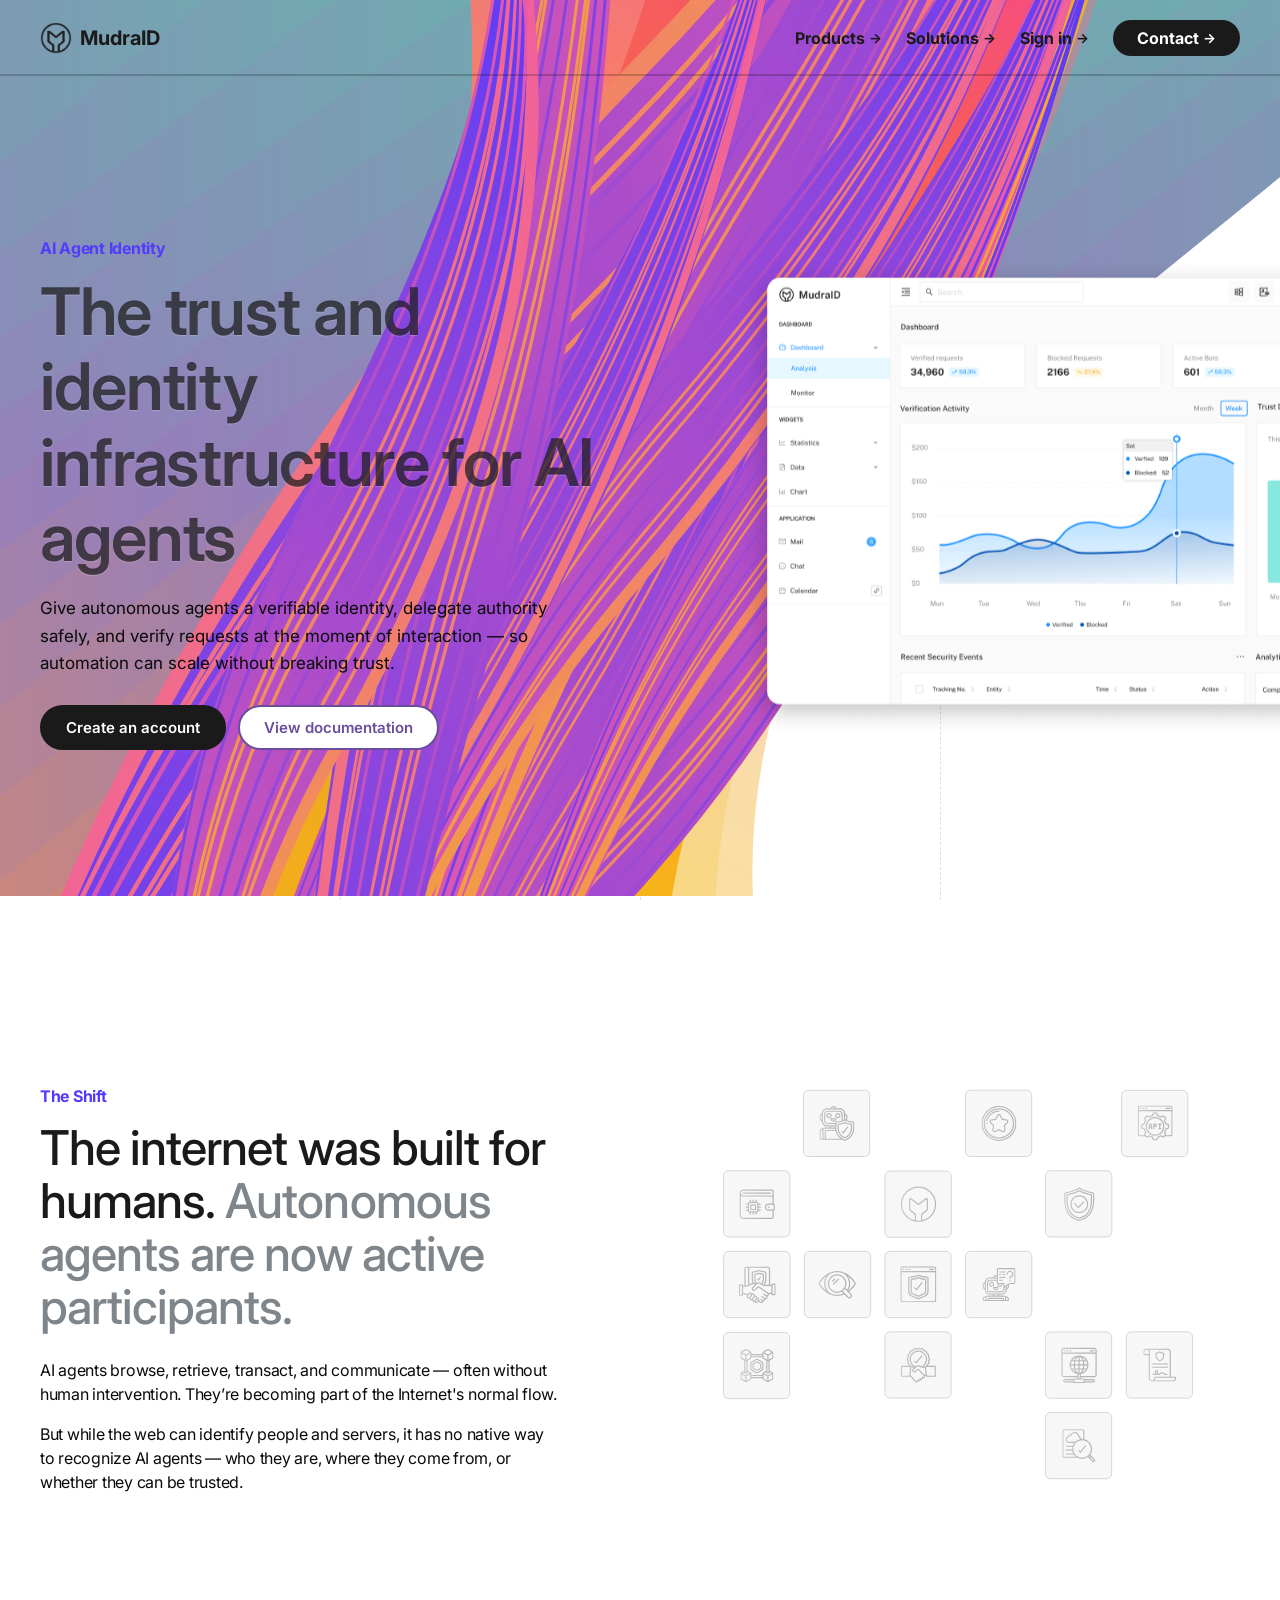
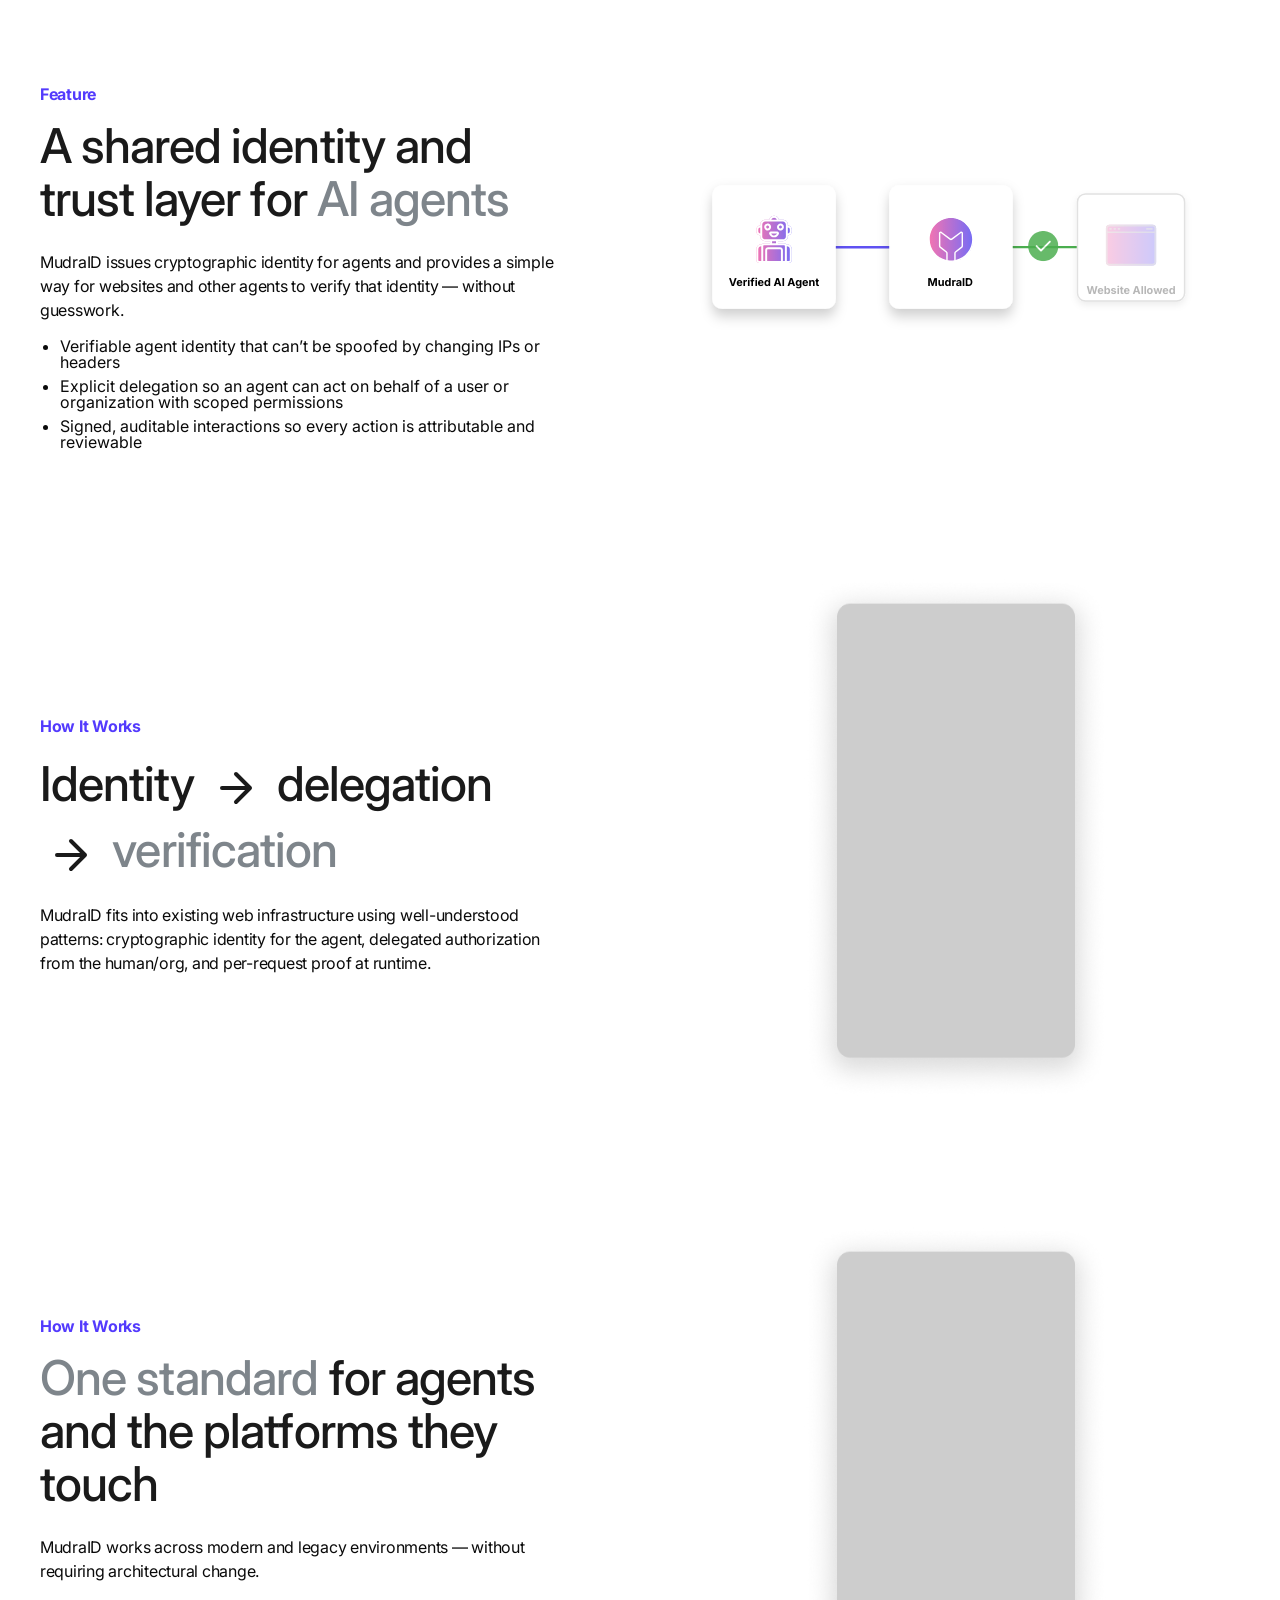
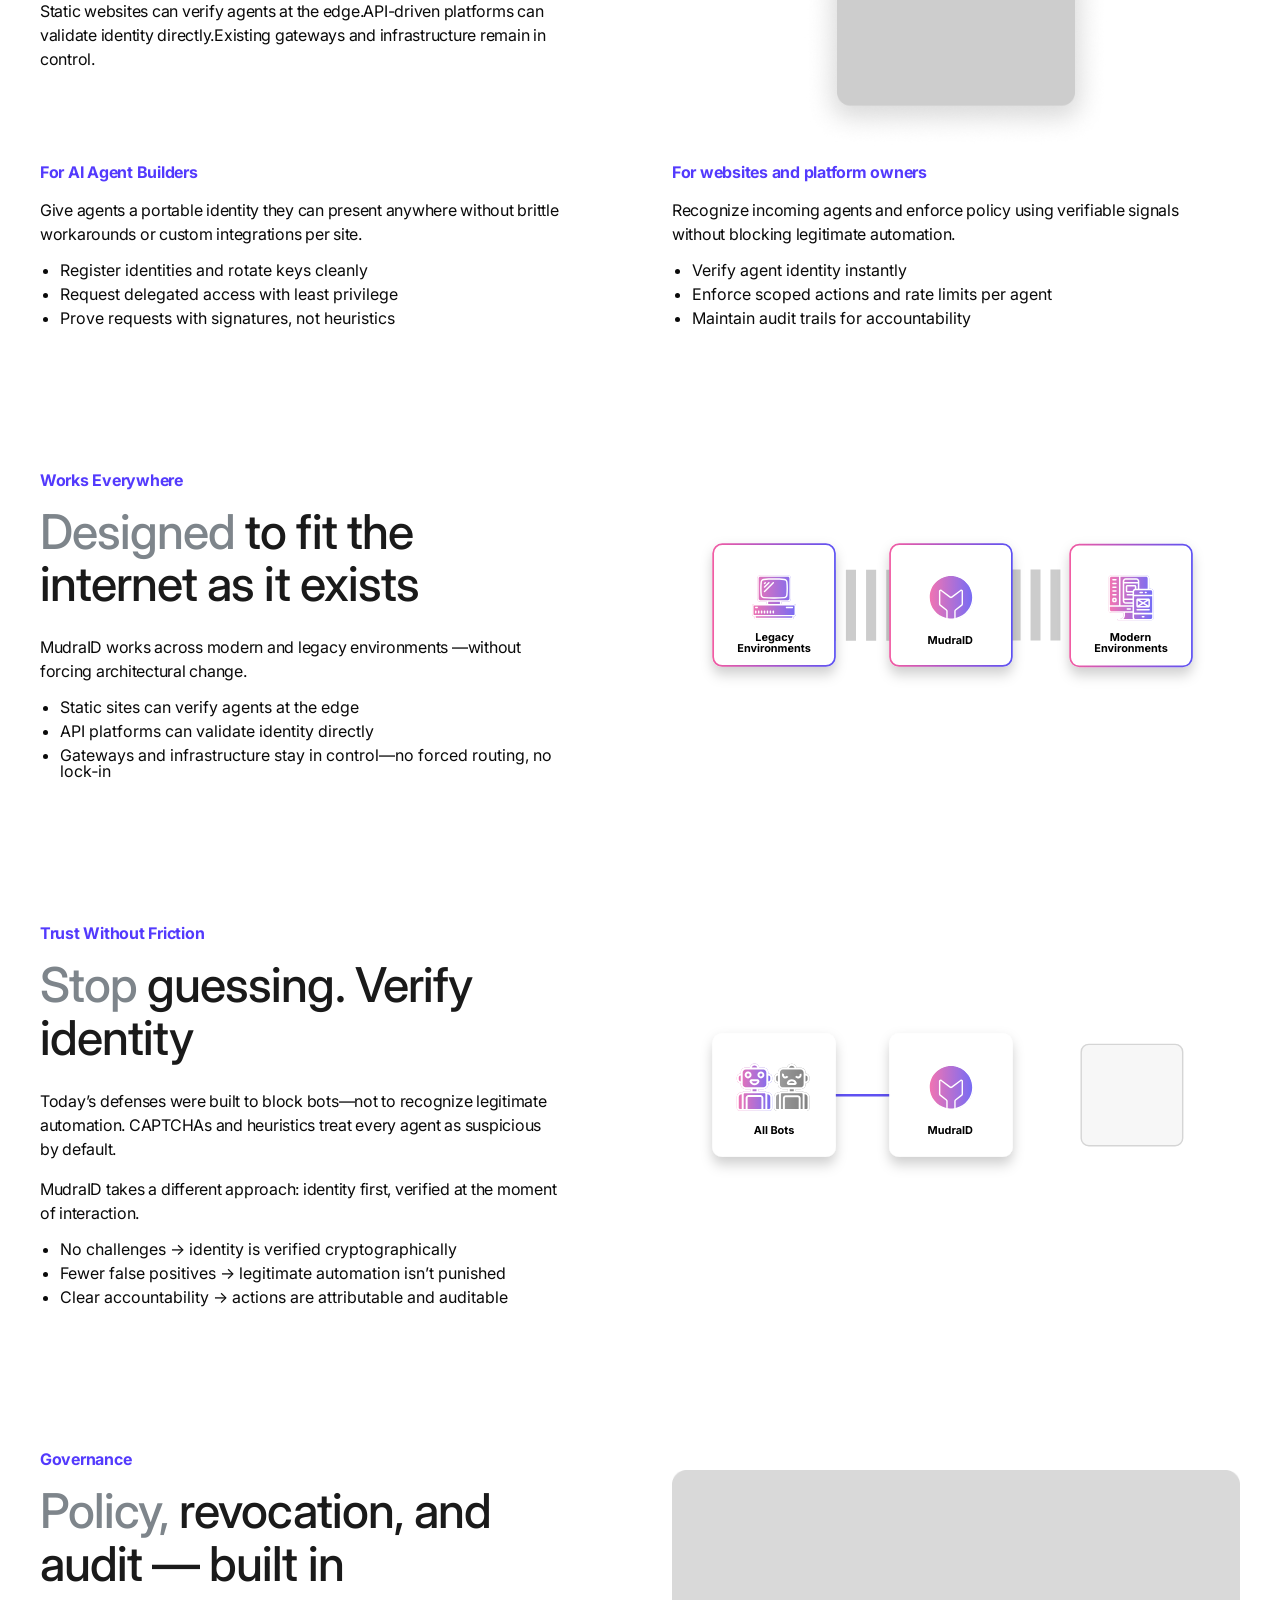
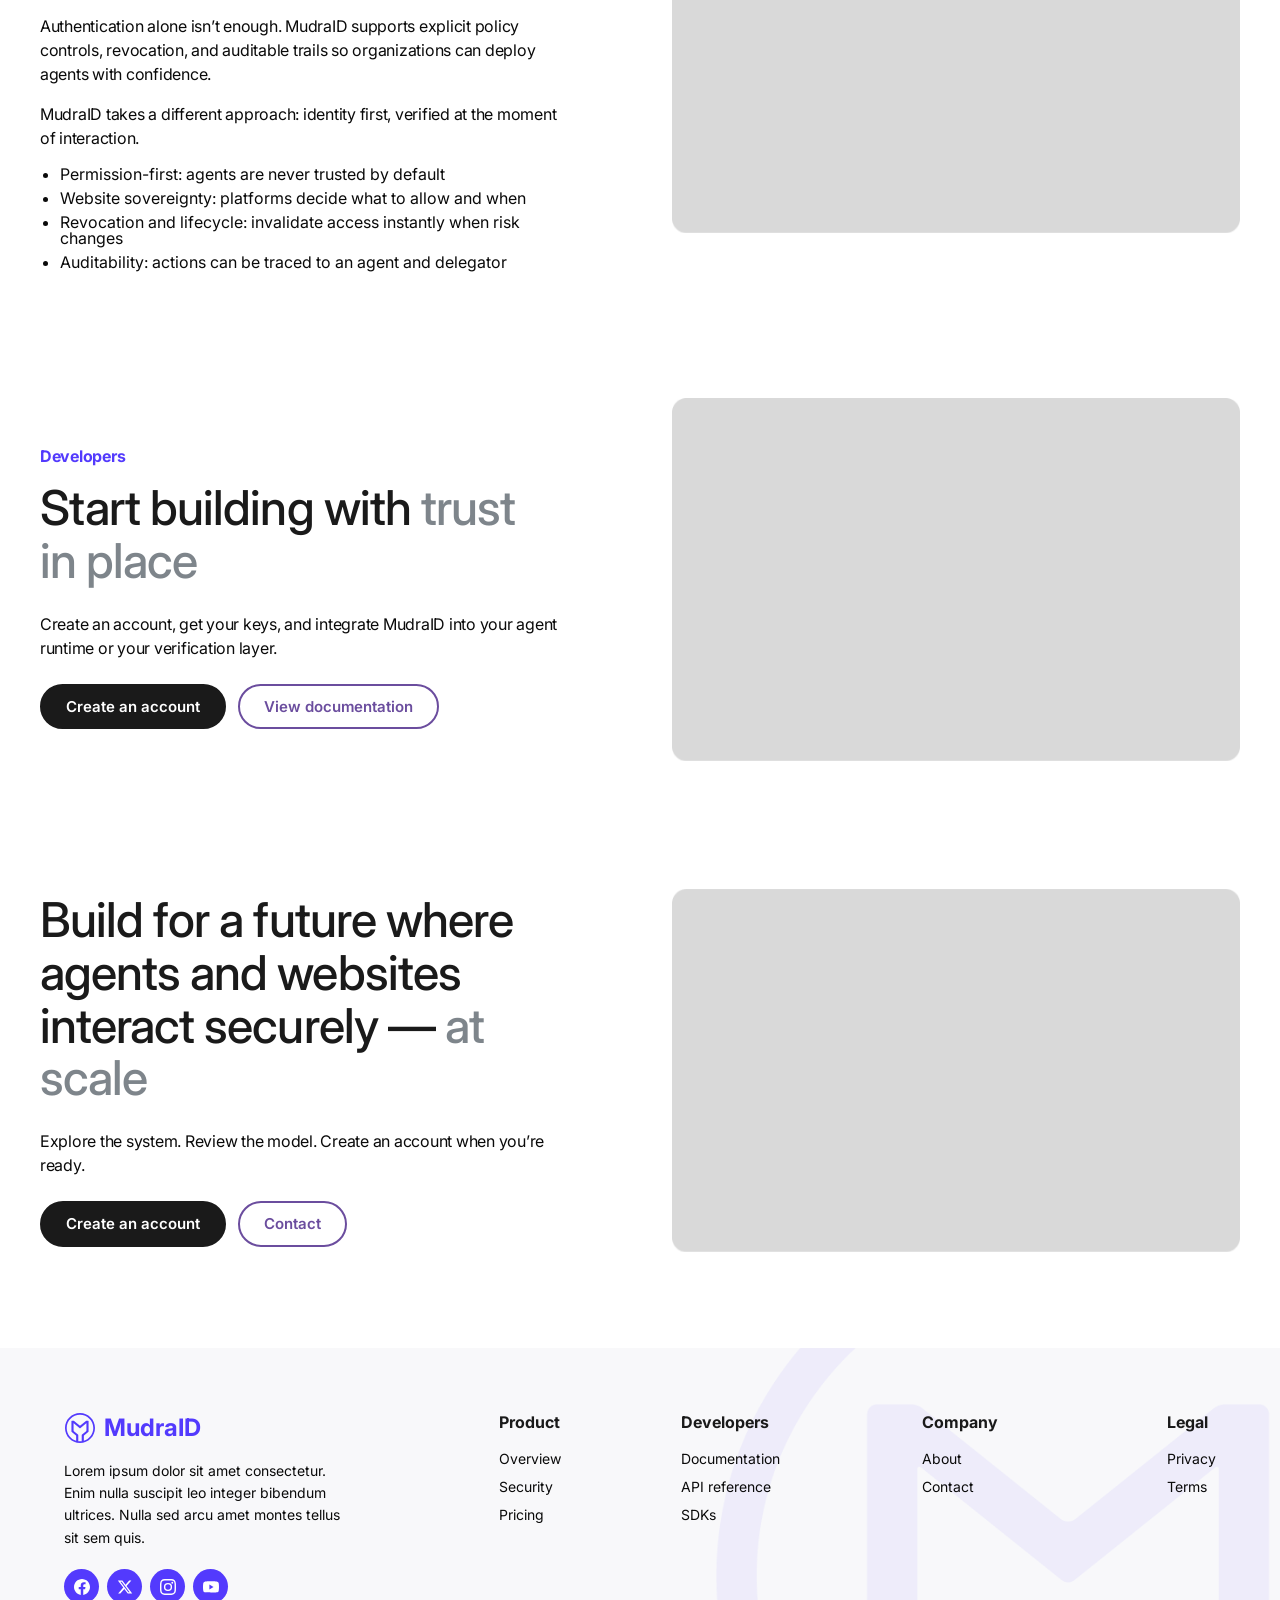
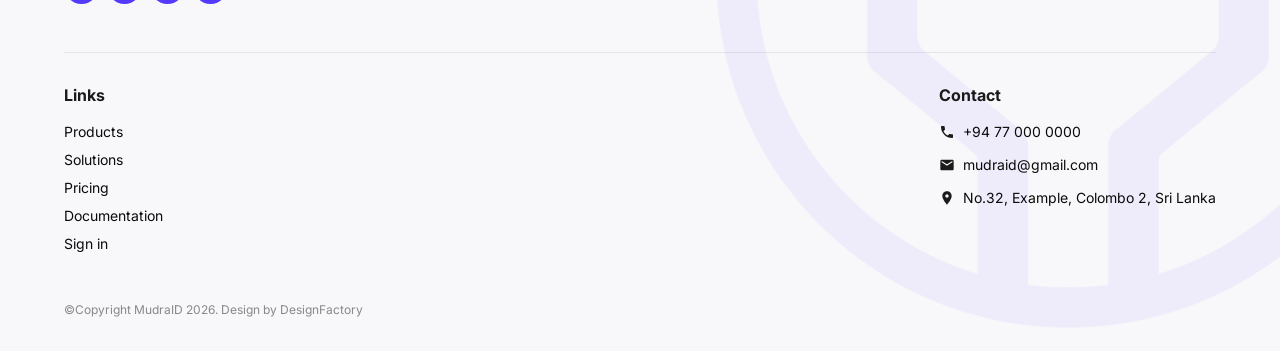
==== index2.html @ 00e046a1 "new ui" ====
<!DOCTYPE html>
<html lang="en">
<head>
  <meta charset="UTF-8">
  <meta name="viewport" content="width=device-width, initial-scale=1.0">
  <title>MudraID – Trust and identity infrastructure for AI agents</title>
  <meta name="description" content="Enable autonomous systems to prove who they are, what they can do, and who they represent.">
  <meta name="robots" content="index, follow, max-snippet:-1, max-image-preview:large, max-video-preview:-1">
  <meta name="author" content="MudraID">
  <meta name="theme-color" content="#0A0A0A">
  <link rel="canonical" href="https://mudraid.com/">
  <meta property="og:site_name" content="MudraID">
  <meta property="og:type" content="website">
  <meta property="og:locale" content="en_US">
  <meta property="og:title" content="MudraID – Trust and identity infrastructure for AI agents">
  <meta property="og:description" content="Enable autonomous systems to prove who they are, what they can do, and who they represent.">
  <meta property="og:url" content="https://mudraid.com/">
  <meta property="og:image" content="https://mudraid.com/assets/img/heroDashboardImage.png">
  <meta name="twitter:card" content="summary_large_image">
  <meta name="twitter:title" content="MudraID – Trust and identity infrastructure for AI agents">
  <meta name="twitter:description" content="Enable autonomous systems to prove who they are, what they can do, and who they represent.">
  <meta name="twitter:image" content="https://mudraid.com/assets/img/heroDashboardImage.png">
  <script type="application/ld+json">
    {
      "@context": "https://schema.org",
      "@type": "WebSite",
      "name": "MudraID",
      "url": "https://mudraid.com/",
      "description": "Trust and identity infrastructure for AI agents."
    }
  </script>
  <script type="application/ld+json">
    {
      "@context": "https://schema.org",
      "@type": "Organization",
      "name": "MudraID",
      "url": "https://mudraid.com/",
      "logo": "https://mudraid.com/assets/img/HeaderLogo.png",
      "email": "mailto:mudraid@gmail.com",
      "telephone": "+94 77 000 0000",
      "address": {
        "@type": "PostalAddress",
        "streetAddress": "No.32, Example",
        "addressLocality": "Colombo 2",
        "addressCountry": "LK"
      }
    }
  </script>
  <link rel="stylesheet" href="assets/styles/css/main.css">
  <link rel="stylesheet" href="assets/styles/css/home/home.css">
  <link rel="stylesheet" href="assets/styles/css/home/home_tab.css">
  <link rel="stylesheet" href="assets/styles/css/home/home_mobile.css">
  <link rel="preload" href="assets/animations/Hero%20top.svg" as="image" type="image/svg+xml">
  <link rel="preload" href="assets/animations/Hero%20Bottom.svg" as="image" type="image/svg+xml">
  <link rel="preload" href="assets/img/heroDashboardImage.png" as="image">
  <link rel="preconnect" href="https://fonts.googleapis.com">
  <link rel="preconnect" href="https://fonts.gstatic.com" crossorigin>
  <link href="https://fonts.googleapis.com/css2?family=Inter:wght@400;500;600;700;800&display=swap" rel="stylesheet">
</head>
<body>
<!-- 3 vertical dashed lines across the page (within max-width) -->
<div class="home-vertical-lines" aria-hidden="true">
  <div class="home-vertical-lines-inner">
    <span class="home-vertical-line home-vertical-line-1"></span>
    <span class="home-vertical-line home-vertical-line-2"></span>
    <span class="home-vertical-line home-vertical-line-3"></span>
  </div>
</div>
<!-- hero section -->
  <section class="home-hero-section">
    <object data-src="assets/animations/Hero%20top.svg" type="image/svg+xml" class="home-hero-bg-layer home-hero-bg-top home-hero-animated-svg-object" aria-hidden="true"></object>
    <object data-src="assets/animations/Hero%20Bottom.svg" type="image/svg+xml" class="home-hero-bg-layer home-hero-bg-bottom home-hero-animated-svg-object" aria-hidden="true"></object>
    <object data-src="assets/animations/Mobile%20Hero%20Bottom.svg" type="image/svg+xml" class="home-hero-bg-layer home-hero-bg-bottom-mobile home-hero-animated-svg-object" aria-hidden="true"></object>

    <div class="home-hero-content-wrap">
    <!-- home header -->
  <header class="home-hero-header">
    <div class="home-hero-header-inner">
      <a href="/" class="home-hero-logo">
        <img src="assets/img/HeaderLogo.png" alt="MudraID logo" class="home-hero-logo-icon" width="32" height="32" decoding="async">
        <span class="home-hero-logo-text">MudraID</span>
      </a>
      <button type="button" class="home-header-menu-btn" aria-label="Open menu" aria-expanded="false" aria-controls="home-nav-modal">
        <span class="home-header-menu-icon" aria-hidden="true">
          <span></span><span></span><span></span>
        </span>
      </button>
      <nav class="home-hero-nav">
        <a href="#products">Products <span class="home-hero-nav-arrow">→</span></a>
        <a href="#solutions">Solutions <span class="home-hero-nav-arrow">→</span></a>
        <a href="#signin">Sign in <span class="home-hero-nav-arrow">→</span></a>
        <a href="#contact" class="home-hero-nav-btn home-hero-nav-btn-header">Contact <span class="home-hero-nav-arrow">→</span></a>
      </nav>
    </div>
  </header>

  <!-- Mobile nav modal -->
  <div class="home-nav-modal" id="home-nav-modal" role="dialog" aria-modal="true" aria-label="Navigation menu">
    <div class="home-nav-modal-backdrop"></div>
    <div class="home-nav-modal-panel">
      <div class="home-nav-modal-header">
        <a href="/" class="home-hero-logo home-nav-modal-logo">
          <img src="assets/img/HeaderLogo.png" alt="MudraID logo" class="home-hero-logo-icon" width="32" height="32" decoding="async">
          <span class="home-hero-logo-text">MudraID</span>
        </a>
        <button type="button" class="home-nav-modal-close" aria-label="Close menu">
          <svg width="24" height="24" viewBox="0 0 24 24" fill="none" stroke="currentColor" stroke-width="2"><path d="M18 6L6 18M6 6l12 12"/></svg>
        </button>
      </div>
      <nav class="home-nav-modal-nav">
        <a href="#products">Products <span class="home-hero-nav-arrow">→</span></a>
        <a href="#solutions">Solutions <span class="home-hero-nav-arrow">→</span></a>
        <a href="#signin">Sign in <span class="home-hero-nav-arrow">→</span></a>
        <a href="#contact" class="home-hero-nav-btn home-hero-nav-btn-header">Contact <span class="home-hero-nav-arrow">→</span></a>
      </nav>
    </div>
  </div>

   <!-- hero content -->
  <main class="home-main">
    <section class="home-hero">
      <div class="home-hero-content">
        <p class="home-section-label">AI Agent Identity</p>
        <h1 class="home-hero-title">
          The trust and identity infrastructure for AI agents
        </h1>
        <p class="home-hero-desc">Give autonomous agents a verifiable identity, delegate authority safely, and verify requests at the moment of interaction — so automation can scale without breaking trust.</p>
        <div class="home-section-btns">
          <a href="#signup" class="home-section-btn home-section-btn-primary">Create an account</a>
          <a href="#docs" class="home-section-btn home-section-btn-secondary">View documentation</a>
        </div>
      </div>
    </section>
  </main>
  </div>
    <div class="home-dashboard-wrap" aria-hidden="true">
      <img src="assets/img/heroDashboardImage.png" alt="MudraID dashboard" class="home-dashboard-img home-dashboard-img--desktop" width="500" height="400" loading="eager" fetchpriority="high" decoding="async">
      <img src="assets/img/tab_dashbaord.png" alt="MudraID dashboard" class="home-dashboard-img home-dashboard-img--tab" width="500" height="400" loading="lazy" fetchpriority="low" decoding="async">
    </div>
  </section>

<!-- section 2 -->
 <section class="home-section home-section--shift">
   <div class="home-section-inner">
     <div class="home-section-content">
       <p class="home-section-label">The Shift</p>
       <h2 class="home-section-title">
         <span class="home-section-title-dark">The internet was built for humans.</span>
         <span class="home-section-title-light">Autonomous agents are now active participants.</span>
       </h2>
       <p class="home-section-text">AI agents browse, retrieve, transact, and communicate — often without human intervention. They’re becoming part of the Internet's normal flow.</p>
       <p class="home-section-text">But while the web can identify people and servers, it has no native way to recognize AI agents — who they are, where they come from, or whether they can be trusted.</p>
     </div>
     <div class="home-section-visual home-section2-visual" aria-hidden="true">
       <object data-src="assets/animations/Story%201%2C2%2C3%20Desktop.svg" data-lazy="true" type="image/svg+xml" class="home-section-img home-animated-svg-object home-section2-anim home-section2-anim--desktop" width="600" height="500" aria-label="MudraID Core and Verification Gateway diagram"></object>
       <object data-src="assets/animations/Story%201%2C2%20Tablet.svg" data-lazy="true" type="image/svg+xml" class="home-section-img home-animated-svg-object home-section2-anim home-section2-anim--tab" width="600" height="500" aria-hidden="true"></object>
       <object data-src="assets/animations/Story%201%20Mobile.svg" data-lazy="true" type="image/svg+xml" class="home-section-img home-animated-svg-object home-section2-anim home-section2-anim--mobile" width="600" height="500" aria-hidden="true"></object>
     </div>
   </div>
 </section>

<!-- section 3 -->
 <section class="home-section" id="products">
   <div class="home-section-inner">
     <div class="home-section-content">
       <p class="home-section-label">Feature</p>
       <h2 class="home-section-title" >
         <span class="home-section-title-dark">A shared identity and trust layer for</span>
         <span class="home-section-title-light">AI agents</span>
       </h2>
       <p class="home-section-text">
        MudraID issues cryptographic identity for agents and provides a simple way for websites and other agents to verify that identity — without guesswork.
      </p>
      <ul class="home-section-list">
        <li>Verifiable agent identity that can’t be spoofed by changing IPs or headers</li>
        <li>Explicit delegation so an agent can act on behalf of a user or organization with scoped permissions</li>
        <li>Signed, auditable interactions so every action is attributable and reviewable</li>
      </ul>
     </div>
     <div class="home-section-visual home-section3-visual" aria-hidden="true">
       <div class="home-section3-anim-wrap home-section3-slides state-a" id="home-section3-slides">
         <div class="home-section3-slide home-section3-slide-a">
           <object data-src="assets/animations/Section%203%20A.svg" data-lazy="true" type="image/svg+xml" class="home-section-img home-animated-svg-object home-section3-anim-object" width="600" height="400" aria-label="Unverified AI Agent to MudraID to Website Allowed flow diagram"></object>
         </div>
         <div class="home-section3-slide home-section3-slide-b">
           <object data-src="assets/animations/Section%203%20B.svg" data-lazy="true" type="image/svg+xml" class="home-section-img home-animated-svg-object home-section3-anim-object" width="600" height="400" aria-label="MudraID to Website Allowed flow diagram"></object>
         </div>
       </div>
     </div>
   </div>
 </section>

 <!-- section 4 -->
 <section class="home-section" id="solutions">
  <div class="home-section-inner">
    <div class="home-section-content">
      <p class="home-section-label">How It Works</p>
      <h2 class="home-section-title">
        <span class="home-section-title-dark">Identity <span class="home-section-title-arrow" aria-hidden="true"><svg width="1em" height="1.5em" viewBox="0 0 24 24" fill="none" stroke="currentColor" stroke-width="2" stroke-linecap="round" stroke-linejoin="round"><path d="M5 12h14M12 5l7 7-7 7"/></svg></span> delegation <span class="home-section-title-arrow" aria-hidden="true"><svg width="1em" height="1em" viewBox="0 0 24 24" fill="none" stroke="currentColor" stroke-width="2" stroke-linecap="round" stroke-linejoin="round"><path d="M5 12h14M12 5l7 7-7 7"/></svg></span></span>
        <span class="home-section-title-light"> verification</span>
      </h2>
      <p class="home-section-text">
        MudraID fits into existing web infrastructure using well-understood patterns: cryptographic identity for the agent, delegated authorization from the human/org, and per-request proof at runtime.
     </p>
    </div>
    <div class="home-section-visual" aria-hidden="true">
      <img src="assets/img/Mobile%20frame.png" alt="" class="home-section-img home-section-img--mobile-frame" loading="lazy" decoding="async">
    </div>
  </div>
</section>

 <!-- section 5 -->
 <section class="home-section">
  <div class="home-section-inner">
    <div class="home-section-content">
      <p class="home-section-label">How It Works</p>
      <h2 class="home-section-title">
        <span class="home-section-title-light">One standard</span>
        <span class="home-section-title-dark">for agents and the platforms they touch</span>
      </h2>
      <p class="home-section-text">
        MudraID works across modern and legacy environments — without requiring architectural change.
     </p>
     <p class="home-section-text">
      Static websites can verify agents at the edge.API-driven platforms can validate identity directly.Existing gateways and infrastructure remain in control.
     </p>
    </div>
    <div class="home-section-visual" aria-hidden="true">
      <img src="assets/img/Mobile%20frame.png" alt="" class="home-section-img home-section-img--mobile-frame" loading="lazy" decoding="async">
    </div>
  </div>
  <div class="home-section-sub-inner">
    <div class="home-section-content">
      <p class="home-section-label">For AI Agent Builders</p>
      <p class="home-section-text">
        Give agents a portable identity they can present anywhere without brittle workarounds or custom integrations per site.
      </p>
      <ul class="home-section-list">
        <li>Register identities and rotate keys cleanly</li>
        <li>Request delegated access with least privilege</li>
        <li>Prove requests with signatures, not heuristics</li>
      </ul>
    </div>
    <div class="home-section-content">
      <p class="home-section-label">For websites and platform owners</p>
      <p class="home-section-text">
        Recognize incoming agents and enforce policy using verifiable signals without blocking legitimate automation.
      </p>
      <ul class="home-section-list">
        <li>Verify agent identity instantly</li>
        <li>Enforce scoped actions and rate limits per agent</li>
        <li>Maintain audit trails for accountability</li>
      </ul>
    </div>
  </div>
</section>

<!-- section 6 -->
 <section class="home-section">
   <div class="home-section-inner">
     <div class="home-section-content">
       <p class="home-section-label">Works Everywhere</p>
       <h2 class="home-section-title">
         <span class="home-section-title-light">Designed</span>
         <span class="home-section-title-dark">to fit the internet as it exists</span>
       </h2>
       <p class="home-section-text">
        MudraID works across modern and legacy environments —without forcing architectural change.
      </p>
      <ul class="home-section-list">
        <li>Static sites can verify agents at the edge</li>
        <li>API platforms can validate identity directly</li>
        <li>Gateways and infrastructure stay in control—no forced routing, no lock‑in</li>
      </ul>
     </div>
     <div class="home-section-visual" aria-hidden="true">
       <object data-src="assets/animations/Section%205.svg" data-lazy="true" type="image/svg+xml" class="home-section-img home-animated-svg-object" width="600" height="400" aria-label="Legacy Environments to MudraID to Modern Environments flow diagram"></object>
     </div>
   </div>
 </section>

<!-- section 7 -->
 <section class="home-section">
   <div class="home-section-inner">
     <div class="home-section-content">
       <p class="home-section-label">Trust Without Friction</p>
       <h2 class="home-section-title" >
        <span class="home-section-title-light">Stop</span>
         <span class="home-section-title-dark">guessing. Verify identity</span>
       </h2>
       <p class="home-section-text">
        Today’s defenses were built to block bots—not to recognize legitimate automation. CAPTCHAs and heuristics treat every agent as suspicious by default.
      </p>
      <p class="home-section-text">
        MudraID takes a different approach: identity first, verified at the moment of interaction.
      </p>
      <ul class="home-section-list">
        <li>No challenges → identity is verified cryptographically</li>
        <li>Fewer false positives → legitimate automation isn’t punished</li>
        <li>Clear accountability → actions are attributable and auditable</li>
      </ul>
     </div>
     <div class="home-section-visual home-section6-visual" aria-hidden="true">
       <div class="home-section6-anim-wrap home-section6-slides state-a" id="home-section6-slides">
         <div class="home-section6-slide home-section6-slide-a">
           <object data-src="assets/animations/Section%206%20A.svg" data-lazy="true" type="image/svg+xml" class="home-section-img home-animated-svg-object home-section6-anim-object" width="600" height="400" aria-label="All Bots to MudraID to Verifies flow diagram"></object>
         </div>
         <div class="home-section6-slide home-section6-slide-b">
           <object data-src="assets/animations/Section%206%20B.svg" data-lazy="true" type="image/svg+xml" class="home-section-img home-animated-svg-object home-section6-anim-object" width="600" height="400" aria-label="All Bots to MudraID to Verifies flow diagram"></object>
         </div>
       </div>
     </div>
   </div>
 </section>

 <!-- section 8 -->
<section class="home-section home-section--governance" id="signin">
  <div class="home-section-inner">
    <div class="home-section-content">
      <p class="home-section-label">Governance</p>
      <h2 class="home-section-title">
        <span class="home-section-title-light">Policy,</span>
        <span class="home-section-title-dark">revocation, and audit — built in</span>
      </h2>
      <p class="home-section-text">
        Authentication alone isn’t enough. MudraID supports explicit policy controls, revocation, and auditable trails so organizations can deploy agents with confidence.
      </p>
      <p class="home-section-text">
        MudraID takes a different approach: identity first, verified at the moment of interaction.
      </p>
      <ul class="home-section-list">
        <li>Permission-first: agents are never trusted by default</li>
        <li>Website sovereignty: platforms decide what to allow and when</li>
        <li>Revocation and lifecycle: invalidate access instantly when risk changes</li>
        <li>Auditability: actions can be traced to an agent and delegator</li>
      </ul>
    </div>
    <div class="home-section-visual" aria-hidden="true">
     <img src="assets/img/Placeholder.png" alt="" class="home-section-img" width="600" height="400" loading="lazy" decoding="async">
   </div>
  </div>
</section>

<!-- section 9 -->
<section class="home-section" id="docs">
   <div class="home-section-inner">
     <div class="home-section-content">
       <p class="home-section-label">Developers</p>
       <h2 class="home-section-title">
         <span class="home-section-title-dark">Start building with</span>
         <span class="home-section-title-light">trust in place</span>
       </h2>
       <p class="home-section-text">Create an account, get your keys, and integrate MudraID into your agent runtime or your verification layer.</p>
       <div class="home-section-btns">
         <a href="#signup" class="home-section-btn home-section-btn-primary">Create an account</a>
         <a href="#docs" class="home-section-btn home-section-btn-secondary">View documentation</a>
       </div>
     </div>
     <div class="home-section-visual" aria-hidden="true">
      <img src="assets/img/Placeholder.png" alt="" class="home-section-img" width="600" height="400" loading="lazy" decoding="async">
    </div>
   </div>
 </section>

 <!-- section 10 -->
 <section class="home-section" id="signup">
  <div class="home-section-inner">
    <div class="home-section-content">
      <h2 class="home-section-title">
        <span class="home-section-title-dark">Build for a future where agents and websites interact securely —</span>
        <span class="home-section-title-light">at scale</span>
      </h2>
      <p class="home-section-text">Explore the system. Review the model. Create an account when you’re ready.</p>
      <div class="home-section-btns">
        <a href="#signup" class="home-section-btn home-section-btn-primary">Create an account</a>
        <a href="#docs" class="home-section-btn home-section-btn-secondary">Contact</a>
      </div>
    </div>
    <div class="home-section-visual" aria-hidden="true">
     <img src="assets/img/Placeholder.png" alt="" class="home-section-img" loading="lazy" decoding="async">
   </div>
  </div>
</section>

<!-- footer -->
 <footer class="home-footer" id="contact">
   <div class="home-footer-bg-logo" aria-hidden="true"></div>
   <div class="home-footer-inner">
     <div class="home-footer-grid">
       <div class="home-footer-brand">
         <a href="/" class="home-footer-logo">
           <img src="assets/img/FooterLogo.svg" alt="MudraID logo" class="home-footer-logo-img" width="32" height="32" loading="lazy" decoding="async">
           <span class="home-footer-logo-text">MudraID</span>
         </a>
         <p class="home-footer-desc">Lorem ipsum dolor sit amet consectetur. Enim nulla suscipit leo integer bibendum ultrices. Nulla sed arcu amet montes tellus sit sem quis.</p>
         <div class="home-footer-social">
           <a href="#" class="home-footer-social-link" aria-label="Facebook"><svg width="16" height="16" viewBox="0 0 24 24" fill="currentColor" aria-hidden="true"><path d="M24 12.073c0-6.627-5.373-12-12-12s-12 5.373-12 12c0 5.99 4.388 10.954 10.125 11.854v-8.385H7.078v-3.47h3.047V9.43c0-3.007 1.792-4.669 4.533-4.669 1.312 0 2.686.235 2.686.235v2.953H15.83c-1.491 0-1.956.925-1.956 1.874v2.25h3.328l-.532 3.47h-2.796v8.385C19.612 23.027 24 18.062 24 12.073z"/></svg></a>
           <a href="#" class="home-footer-social-link" aria-label="Twitter"><svg width="16" height="16" viewBox="0 0 24 24" fill="currentColor" aria-hidden="true"><path d="M18.244 2.25h3.308l-7.227 8.26 8.502 11.24H16.17l-5.214-6.817L4.99 21.75H1.68l7.73-8.835L1.254 2.25H8.08l4.713 6.231zm-1.161 17.52h1.833L7.084 4.126H5.117z"/></svg></a>
           <a href="#" class="home-footer-social-link" aria-label="Instagram"><svg width="16" height="16" viewBox="0 0 24 24" fill="currentColor" aria-hidden="true"><path d="M12 2.163c3.204 0 3.584.012 4.85.07 3.252.148 4.771 1.691 4.919 4.919.058 1.265.069 1.645.069 4.849 0 3.205-.012 3.584-.069 4.849-.149 3.225-1.664 4.771-4.919 4.919-1.266.058-1.644.07-4.85.07-3.204 0-3.584-.012-4.849-.07-3.26-.149-4.771-1.699-4.919-4.92-.058-1.265-.07-1.644-.07-4.849 0-3.204.013-3.583.07-4.849.149-3.227 1.664-4.771 4.919-4.919 1.266-.057 1.645-.069 4.849-.069zM12 0C8.741 0 8.333.014 7.053.072 2.695.272.273 2.69.073 7.052.014 8.333 0 8.741 0 12c0 3.259.014 3.668.072 4.948.2 4.358 2.618 6.78 6.98 6.98C8.333 23.986 8.741 24 12 24c3.259 0 3.668-.014 4.948-.072 4.354-.2 6.782-2.618 6.979-6.98.059-1.28.073-1.689.073-4.948 0-3.259-.014-3.667-.072-4.947-.196-4.354-2.617-6.78-6.979-6.98C8.333.014 8.741 0 12 0zm0 5.838a6.162 6.162 0 100 12.324 6.162 6.162 0 000-12.324zM12 16a4 4 0 110-8 4 4 0 010 8zm6.406-11.845a1.44 1.44 0 100 2.881 1.44 1.44 0 000-2.881z"/></svg></a>
           <a href="#" class="home-footer-social-link" aria-label="YouTube"><svg width="16" height="16" viewBox="0 0 24 24" fill="currentColor" aria-hidden="true"><path d="M23.498 6.186a3.016 3.016 0 0 0-2.122-2.136C19.505 3.545 12 3.545 12 3.545s-7.505 0-9.377.505A3.017 3.017 0 0 0 .502 6.186C0 8.07 0 12 0 12s0 3.93.502 5.814a3.016 3.016 0 0 0 2.122 2.136c1.871.505 9.376.505 9.376.505s7.505 0 9.377-.505a3.015 3.015 0 0 0 2.122-2.136C24 15.93 24 12 24 12s0-3.93-.502-5.814zM9.545 15.568V8.432L15.818 12l-6.273 3.568z"/></svg></a>
         </div>
       </div>
       <div class="home-footer-col">
         <h3 class="home-footer-heading">Product</h3>
         <ul class="home-footer-links">
           <li><a href="#">Overview</a></li>
           <li><a href="#">Security</a></li>
           <li><a href="#">Pricing</a></li>
         </ul>
       </div>
       <div class="home-footer-col">
         <h3 class="home-footer-heading">Developers</h3>
         <ul class="home-footer-links">
           <li><a href="#">Documentation</a></li>
           <li><a href="#">API reference</a></li>
           <li><a href="#">SDKs</a></li>
         </ul>
       </div>
       <div class="home-footer-col">
         <h3 class="home-footer-heading">Company</h3>
         <ul class="home-footer-links">
           <li><a href="#">About</a></li>
           <li><a href="#">Contact</a></li>
         </ul>
       </div>
       <div class="home-footer-col">
         <h3 class="home-footer-heading">Legal</h3>
         <ul class="home-footer-links">
           <li><a href="#">Privacy</a></li>
           <li><a href="#">Terms</a></li>
         </ul>
       </div>
     </div>
     <div class="home-footer-bottom-row">
       <div class="home-footer-bottom-col home-footer-bottom-links">
         <h3 class="home-footer-heading">Links</h3>
         <ul class="home-footer-links home-footer-links--underlined">
           <li><a href="#">Products</a></li>
           <li><a href="#">Solutions</a></li>
           <li><a href="#">Pricing</a></li>
           <li><a href="#">Documentation</a></li>
           <li><a href="#">Sign in</a></li>
         </ul>
       </div>
       <div class="home-footer-bottom-col home-footer-contact-col">
         <h3 class="home-footer-heading">Contact</h3>
         <div class="home-footer-contact">
           <p class="home-footer-contact-item">
             <span class="home-footer-contact-icon" aria-hidden="true"><svg width="16" height="16" viewBox="0 0 24 24" fill="currentColor"><path d="M6.62 10.79c1.44 2.83 3.76 5.14 6.59 6.59l2.2-2.2c.27-.27.67-.36 1.02-.24 1.12.37 2.33.57 3.57.57.55 0 1 .45 1 1V20c0 .55-.45 1-1 1-9.39 0-17-7.61-17-17 0-.55.45-1 1-1h3.5c.55 0 1 .45 1 1 0 1.25.2 2.45.57 3.57.11.35.03.74-.25 1.02l-2.2 2.2z"/></svg></span>
             <a href="tel:+94770000000">+94 77 000 0000</a>
           </p>
           <p class="home-footer-contact-item">
             <span class="home-footer-contact-icon" aria-hidden="true"><svg width="16" height="16" viewBox="0 0 24 24" fill="currentColor"><path d="M20 4H4c-1.1 0-1.99.9-1.99 2L2 18c0 1.1.9 2 2 2h16c1.1 0 2-.9 2-2V6c0-1.1-.9-2-2-2zm0 4l-8 5-8-5V6l8 5 8-5v2z"/></svg></span>
             <a href="mailto:mudraid@gmail.com">mudraid@gmail.com</a>
           </p>
           <p class="home-footer-contact-item">
             <span class="home-footer-contact-icon" aria-hidden="true"><svg width="16" height="16" viewBox="0 0 24 24" fill="currentColor"><path d="M12 2C8.13 2 5 5.13 5 9c0 5.25 7 13 7 13s7-7.75 7-13c0-3.87-3.13-7-7-7zm0 9.5c-1.38 0-2.5-1.12-2.5-2.5s1.12-2.5 2.5-2.5 2.5 1.12 2.5 2.5-1.12 2.5-2.5 2.5z"/></svg></span>
             No.32, Example, Colombo 2, Sri Lanka
           </p>
         </div>
       </div>
     </div>
     <p class="home-footer-copyright">©Copyright MudraID 2026. Design by DesignFactory</p>
   </div>
 </footer>
 <script src="assets/styles/js/home/home.js" defer></script>
</body>
</html>
---- assets/styles/css/main.css ----
/* ===== Reset & base ===== */
*, *::before, *::after { box-sizing: border-box; }
html {
  height: 100%;
}
body {
  margin: 0;
  min-height: 100%;
  position: relative;
  font-family: 'Inter', sans-serif;
  font-size: 16px;
  color: #1a1a1a;
  overflow-x: hidden;
}
---- assets/styles/css/home/home.css ----
/* 3 vertical dashed lines */
.home-vertical-lines {
  position: fixed;
  top: 0;
  left: 0;
  width: 100%;
  height: 100%;
  pointer-events: none;
  z-index: 10;
}
.home-vertical-lines-inner {
  position: relative;
  max-width: 1200px;
  width: 100%;
  height: 100%;
  margin: 0 auto;
}
.home-vertical-line {
  position: absolute;
  top: 0;
  bottom: 0;
  width: 0;
  border-left: 1px dashed rgba(0, 0, 0, 0.12);
}

/* Middle line: center of content area */
.home-vertical-line-2 { left: 50%; }
/* Line 1: center of left half (0%–50%) */
.home-vertical-line-1 { left: 25%; }
/* Line 3: center of right half (50%–100%) */
.home-vertical-line-3 { left: 75%; }

/* ===== Hero section wrapper ===== */
.home-hero-section {
  position: relative;
  z-index: 11;
  min-height: 500px;
  contain: layout paint;
  transform: translateZ(0);
  backface-visibility: hidden;
}

/* =====Home hero Background layers (Hero top + Hero Bottom – animated SVGs) ===== */
.home-hero-bg-layer {
  position: absolute;
  left: 0;
  top: 0;
  width: 120%;
  height: 100%;
  pointer-events: none;
  z-index: 0;
  display: block;
  object-fit: fill;
  transform: translateZ(0);
  backface-visibility: hidden;
}
.home-hero-animated-svg-object {
  border: 0;
}
.home-hero-bg-top {
  z-index: 1;
}
.home-hero-bg-bottom {
  z-index: 0;
}
.home-hero-bg-bottom-mobile {
  display: none;
}

/* ===== Hero content wrapper (max-width, no background) ===== */
.home-hero-content-wrap {
  position: relative;
  max-width: 1200px;
  width: 100%;
  margin: 0 auto;
  z-index: 1;
}

/* ===== Home Header ===== */
.home-hero-header {
  position: relative;
  z-index: 10;
  padding: 1.25rem 0;
}
.home-hero-header::after {
  content: "";
  position: absolute;
  left: 50%;
  bottom: 0;
  transform: translateX(-50%);
  width: 100vw;
  height: 1.6px;
  background: rgba(0, 0, 0, 0.2);
  box-sizing: border-box;
}
.home-hero-header-inner {
  max-width: none;
  margin: 0;
  padding: 0;
  display: flex;
  align-items: center;
  justify-content: space-between;
}
.home-hero-logo {
  display: inline-flex;
  align-items: center;
  gap: 0.5rem;
  text-decoration: none;
  color: #1a1a1a;
  font-weight: 700;
  font-size: 1.25rem;
}
.home-hero-logo-icon {
  width: 2rem;
  height: 2rem;
  display: block;
  object-fit: contain;
}
.home-hero-nav {
  display: flex;
  align-items: center;
  gap: 1.5rem;
}
.home-hero-nav a {
  color: #1a1a1a;
  text-decoration: none;
  font-weight: 700;
  font-size: 1rem;
  display: inline-flex;
  align-items: center;
  gap: 0.25rem;
}
.home-hero-nav a:hover { opacity: 0.85; }
.home-hero-nav-arrow { font-size: 0.85em; }
.home-hero-nav-btn {
  display: inline-flex;
  align-items: center;
  gap: 0.35rem;
  padding: 0.5rem 1.5rem;
  border-radius: 9999px;
  font-weight: 700;
  font-size: 1rem;
  text-decoration: none;
  border: none;
  cursor: pointer;
  transition: opacity 0.2s;
}
.home-hero-nav-btn:hover { opacity: 0.9; }
.home-hero-nav-btn-header {
  background: #1a1a1a;
  color: #fff;
}
.home-hero-nav a.home-hero-nav-btn-header {
  color: #fff;
}

/* Mobile menu button (hidden on desktop) */
.home-header-menu-btn {
  display: none;
  align-items: center;
  justify-content: center;
  width: 44px;
  height: 44px;
  padding: 0;
  border: none;
  background: transparent;
  cursor: pointer;
  color: #1a1a1a;
}
.home-header-menu-icon {
  display: flex;
  flex-direction: column;
  justify-content: center;
  gap: 5px;
  width: 22px;
}
.home-header-menu-icon span {
  display: block;
  height: 2px;
  background: currentColor;
  border-radius: 1px;
  transition: transform 0.25s, opacity 0.25s;
}

/* Mobile nav modal – GPU-accelerated for smooth open/close */
.home-nav-modal {
  position: fixed;
  inset: 0;
  z-index: 1000;
  visibility: hidden;
  opacity: 0;
  transition: visibility 0.25s linear, opacity 0.25s ease-out;
  contain: layout paint;
  backface-visibility: hidden;
}
.home-nav-modal.is-open {
  visibility: visible;
  opacity: 1;
}
.home-nav-modal-backdrop {
  position: absolute;
  inset: 0;
  background: rgba(0, 0, 0, 0.4);
  opacity: 0;
  transition: opacity 0.25s ease-out;
  transform: translateZ(0);
  backface-visibility: hidden;
}
.home-nav-modal.is-open .home-nav-modal-backdrop {
  opacity: 1;
}
.home-nav-modal-panel {
  position: absolute;
  top: 0;
  left: 0;
  right: 0;
  width: 100%;
  min-height: 100vh;
  height: 100%;
  background: #fff;
  box-shadow: -4px 0 24px rgba(0, 0, 0, 0.15);
  padding: 1.25rem 1.5rem;
  transform: translate3d(0, -100%, 0);
  transition: transform 0.3s cubic-bezier(0.32, 0.72, 0, 1);
  overflow-y: auto;
  display: flex;
  flex-direction: column;
  backface-visibility: hidden;
}
.home-nav-modal.is-open .home-nav-modal-panel {
  transform: translate3d(0, 0, 0);
  will-change: transform;
}
.home-nav-modal-header {
  display: flex;
  align-items: center;
  justify-content: space-between;
  flex-shrink: 0;
  padding-bottom: 1rem;
  border-bottom: 1px solid rgba(0, 0, 0, 0.08);
}
.home-nav-modal-logo {
  display: inline-flex;
  align-items: center;
  gap: 0.5rem;
  text-decoration: none;
  color: #1a1a1a;
  font-weight: 700;
  font-size: 1.25rem;
}
.home-nav-modal-logo .home-hero-logo-text {
  color: #533AFD;
}
.home-nav-modal-close {
  position: static;
  width: 44px;
  height: 44px;
  display: flex;
  align-items: center;
  justify-content: center;
  border: none;
  background: transparent;
  color: #1a1a1a;
  cursor: pointer;
  border-radius: 50%;
}
.home-nav-modal-close:hover {
  background: rgba(0, 0, 0, 0.06);
}
.home-nav-modal-nav {
  display: flex;
  flex-direction: column;
  gap: 0.5rem;
  margin-top: 1.5rem;
  flex: 1;
}
.home-nav-modal-nav a {
  display: inline-flex;
  align-items: center;
  gap: 0.35rem;
  padding: 0.75rem 0;
  color: #1a1a1a;
  text-decoration: none;
  font-weight: 600;
  font-size: 1.125rem;
  border-bottom: 1px solid rgba(0, 0, 0, 0.08);
}
.home-nav-modal-nav a:hover {
  opacity: 0.85;
}
.home-nav-modal-nav a.home-hero-nav-btn-header {
  margin-top: 0.5rem;
  padding: 0.75rem 1.25rem;
  border-radius: 9999px;
  background: #1a1a1a;
  color: #fff;
  border: none;
  justify-content: center;
}

/* ===== Home Hero Content ===== */
.home-main {
  position: relative;
  z-index: 5;
  min-height: calc(100vh - 80px);
  display: flex;
  align-items: center;
}
.home-hero {
  max-width: none;
  margin: 0;
  width: 100%;
  position: relative;
  display: grid;
  grid-template-columns: 1fr 1fr;
  gap: 3rem;
  align-items: center;
}
.home-hero-content {
  max-width: 560px;
}
.home-hero-title {
  margin: 0 0 1.25rem;
  font-size: 4.1rem;
  font-weight: 600;
  line-height: 1.15;
  letter-spacing: -0.02em;
  color: rgba(10, 10, 10, 0.68);
  text-shadow: 0 1px 1px rgba(255, 255, 255, 0.2);
}
.home-hero-title-dark { color: #1a1a1a; }
.home-hero-title-accent { color: #c94d2a; }
.home-hero-desc {
  margin: 0 0 1.75rem;
  font-size: 1.0625rem;
  line-height: 1.6;
  color: #0A0A0A;
  max-width: 580px;
}
.home-hero-btn {
  display: inline-flex;
  align-items: center;
  gap: 0.35rem;
  background: #1a1a1a;
  color: #fff;
  padding: 0.75rem 1.5rem;
  border-radius: 9999px;
  font-weight: 600;
  text-decoration: none;
  transition: opacity 0.2s;
}
.home-hero-btn:hover { opacity: 0.9; }

/* ===== Dashboard UI (right side) ===== */
.home-dashboard-wrap {
  position: absolute;
  right: 0;
  top: 50%;
  transform: translateY(-50%) translateZ(0);
  display: flex;
  justify-content: flex-end;
  align-items: center;
  backface-visibility: hidden;
  z-index: 10;
  margin-top: 50px;
}
.home-dashboard-img {
  max-width: 100%;
  width: min(100%, 540px);
  height: auto;
  border-radius: 12px;
  /* box-shadow: 0 24px 48px rgba(0, 0, 0, 0.12), 0 8px 24px rgba(0, 0, 0, 0.08); */
  object-fit: contain;
  transform: translateZ(0);
}
/* Tab-only dashboard image: hidden by default (desktop uses --desktop) */
.home-dashboard-img--tab {
  display: none;
}

/* ===== Sections ===== */
.home-section {
  background: #fff;
  padding: 2rem 0 0;
  margin-top: 6rem;
  margin-bottom: 6rem;
}
.home-section-inner {
  max-width: 1200px;
  margin: 0 auto;
  display: grid;
  grid-template-columns: 1fr 1fr;
  gap: 4rem;
  align-items: center;
}
.home-section-sub-inner {
  max-width: 1200px;
  margin: 0 auto;
  display: grid;
  grid-template-columns: 1fr 1fr;
  gap: 4rem;
}

.home-section-content {
  max-width: 520px;
}
.home-section-label {
font-style: normal;
font-weight: 700;
font-size: 1rem;
display: flex;
align-items: center;
letter-spacing: -0.01563rem;
color: #533AFD;
flex: none;
order: 0;
align-self: stretch;
flex-grow: 0;
}
.home-section-title {
  margin: 0 0 1.5rem;
  /* font-style: normal; */
  font-weight: 500;
  font-size: 3rem;
  line-height: 1.1;
  letter-spacing: -0.02em;
}
.home-section-title-dark {
  color: #1a1a1a;
}
.home-section-title-light {
  color: #7E858B;
}
.home-section-title-arrow {
  display: inline-flex;
  align-items: center;
  vertical-align: middle;
  width: 1em;
  margin: 0 0.15em;
}
.home-section-title-arrow svg {
  width: 100%;
  height: auto;
  color: inherit;
}
.home-section-text {
  font-style: normal;
  font-weight: 400;
  font-size: 1rem;
  line-height: 150%;
  display: flex;
  align-items: center;
  letter-spacing: -0.01563rem;
  color: #0A0A0A;
}
.home-section-text:last-child {
  margin-bottom: 0;
}
.home-section-list {
  margin: 0 0 0 1.25rem;
  padding: 0;
  list-style: disc;
  font-size: 1rem;
  line-height: 1;
  color: #0A0A0A;
}
.home-section-list li {
  margin-bottom: 0.5rem;
}
.home-section-list li:last-child {
  margin-bottom: 0;
}
/* Governance section: no buttons */
.home-section-btns {
  display: flex;
  flex-wrap: wrap;
  gap: 0.75rem;
  margin-top: 1.5rem;
}
.home-section-btn {
  display: inline-flex;
  align-items: center;
  justify-content: center;
  padding: 0.7rem 1.5rem;
  border-radius: 9999px;
  font-weight: 600;
  font-size: 0.9375rem;
  text-decoration: none;
  transition: opacity 0.2s;
  position: relative;
  z-index: 11;
}
.home-section-btn:hover {
  opacity: 0.9;
}
.home-section-btn-primary {
  background: #1a1a1a;
  color: #fff;
  border: none;
  border: 2px solid #1a1a1a;
}
.home-section-btn-secondary {
  background: #fff;
  color: #6b4d9e;
  border: 2px solid #6b4d9e;
}
.home-section-btn-secondary:hover {
  opacity: 0.85;
}
.home-section-visual {
  position: relative;
  z-index: 11;
  display: flex;
  align-items: center;
  justify-content: center;
  transform: translateZ(0);
  backface-visibility: hidden;
}
/* Hide vertical lines over SVG areas only (sections 2, 3, 5, 6) */
.home-section-visual:has(object) {
  position: relative;
  z-index: 11;
  background: #fff;
}
.home-section-img {
  display: block;
  max-width: 100%;
  width: min(100%, 600px);
  height: auto;
  object-fit: contain;
  transform: translateZ(0);
  backface-visibility: hidden;
}
.home-section-img--mobile-frame {
  height: 520px;
  width: auto;
  max-width: 100%;
  object-fit: contain;
}

/* Keep dashed guide lines behind embedded SVG animations */
.home-animated-svg-object {
  position: relative;
  z-index: 11;
  background: #fff;
}

/* Section 2: desktop = default SVG; tablet/mobile variants hidden until media queries */
.home-section2-visual .home-section2-anim--tab,
.home-section2-visual .home-section2-anim--mobile {
  display: none;
}

/* Section 3 (Features): two slides, one from left→center, other center→right and hide */
.home-section3-visual {
  background: #fff;
}
.home-section3-anim-wrap {
  position: relative;
  width: 100%;
  max-width: 600px;
  aspect-ratio: 3 / 2;
  min-height: 280px;
  overflow: hidden;
  background: #fff;
}
.home-section3-slide {
  position: absolute;
  top: 0;
  left: 0;
  width: 100%;
  height: 100%;
  display: flex;
  align-items: center;
  justify-content: center;
  transition: transform 0.5s ease;
}
.home-section3-slide .home-section3-anim-object {
  position: absolute;
  inset: 0;
  width: 100%;
  height: 100%;
  max-width: 100%;
  object-fit: contain;
}
/* State A: slide A in center, slide B off left */
.home-section3-slides.state-a .home-section3-slide-a { transform: translateX(0); }
.home-section3-slides.state-a .home-section3-slide-b { transform: translateX(-100%); }
/* State B: slide A off right, slide B in center */
.home-section3-slides.state-b .home-section3-slide-a { transform: translateX(100%); }
.home-section3-slides.state-b .home-section3-slide-b { transform: translateX(0); }
/* Reset outgoing slide to left (instant) for next enter-from-left */
.home-section3-slides.state-b.state-a-next .home-section3-slide-a { transform: translateX(-100%); transition: none; }
.home-section3-slides.state-a.state-b-next .home-section3-slide-b { transform: translateX(-100%); transition: none; }

/* Section 6: two slides (A and B), same left→center / center→right animation */
.home-section6-visual {
  background: #fff;
}
.home-section6-anim-wrap {
  position: relative;
  width: 100%;
  max-width: 600px;
  aspect-ratio: 3 / 2;
  min-height: 280px;
  overflow: hidden;
  background: #fff;
}
.home-section6-slide {
  position: absolute;
  top: 0;
  left: 0;
  width: 100%;
  height: 100%;
  display: flex;
  align-items: center;
  justify-content: center;
  transition: transform 0.5s ease;
}
.home-section6-slide .home-section6-anim-object {
  position: absolute;
  inset: 0;
  width: 100%;
  height: 100%;
  max-width: 100%;
  object-fit: contain;
}
.home-section6-slides.state-a .home-section6-slide-a { transform: translateX(0); }
.home-section6-slides.state-a .home-section6-slide-b { transform: translateX(-100%); }
.home-section6-slides.state-b .home-section6-slide-a { transform: translateX(100%); }
.home-section6-slides.state-b .home-section6-slide-b { transform: translateX(0); }
.home-section6-slides.state-b.state-a-next .home-section6-slide-a { transform: translateX(-100%); transition: none; }
.home-section6-slides.state-a.state-b-next .home-section6-slide-b { transform: translateX(-100%); transition: none; }

/* ===== Footer (home-footer-*) ===== */
.home-footer {
  position: relative;
  z-index: 11;
  background: #F8F8FA;
  padding: 4rem 0 0;
  margin-top: 4rem;
  overflow: hidden;
}
.home-footer-bg-logo {
  position: absolute;
  top: 0;
  right: 0;
  width: 70%;
  max-width: 900px;
  height: 100%;
  min-height: 400px;
  background: url("../../../img/FooterBackgroundLogo.png") no-repeat right center;
  background-size: contain;
  opacity: 0.06;
  pointer-events: none;
  z-index: 0;
}
.home-footer-inner {
  position: relative;
  z-index: 1;
  max-width: 1200px;
  margin: 0 auto;
  padding: 0 1.5rem 2rem;
  box-sizing: border-box;
}
.home-footer-grid {
  display: grid;
  grid-template-columns: 1.5fr 1fr 1fr 1fr 1fr;
  gap: 3rem 2rem;
  align-items: start;
  padding-bottom: 3rem;
}
.home-footer-brand {
  max-width: 300px;
}
.home-footer-logo {
  display: inline-flex;
  align-items: center;
  gap: 0.5rem;
  text-decoration: none;
  color: #1a1a2e;
  font-weight: 700;
  font-size: 1.5rem;
  margin-bottom: 1rem;
}
.home-footer-logo:hover {
  opacity: 0.85;
}
.home-footer-logo-img {
  width: 2rem;
  height: 2rem;
  object-fit: contain;
  display: block;
}
.home-footer-logo-text {
  color: #533AFD;
  font-weight: 700;
}
.home-footer-desc {
  margin: 0 0 1.25rem;
  font-size: 0.875rem;
  line-height: 1.6;
  color: #0A0A0A;;
}
.home-footer-social {
  display: flex;
  gap: 0.5rem;
  margin-bottom: 0;
}
.home-footer-social-link {
  display: inline-flex;
  align-items: center;
  justify-content: center;
  width: 35px;
  height: 35px;
  border-radius: 50%;
  background: #533AFD;
  color: #fff;
  text-decoration: none;
  transition: opacity 0.2s;
}
.home-footer-social-link:hover {
  opacity: 0.9;
}
.home-footer-bottom-row {
  display: grid;
  grid-template-columns: 1fr 1fr;
  gap: 3rem 2rem;
  padding-top: 2rem;
  border-top: 1px solid rgba(0, 0, 0, 0.08);
  margin-bottom: 1.5rem;
}
.home-footer-bottom-col {
  display: flex;
  flex-direction: column;
  gap: 1rem;
}
.home-footer-contact-col {
  justify-self: end;
  text-align: left;
}
.home-footer-links--underlined a {
  text-decoration: underline;
}
.home-footer-contact-icon {
  flex-shrink: 0;
  margin-top: 0.15rem;
  color: #1a1a1a;
}
.home-footer-contact-icon svg {
  display: block;
}
.home-footer-contact-item a {
  font-size: 0.875rem;
  color: #0A0A0A;
  text-decoration: none;
}
.home-footer-contact-item a:hover {
  color: #533AFD;
  text-decoration: underline;
}
.home-footer-copyright {
  margin: 0;
  font-size: 0.75rem;
  color: #888;
  line-height: 1.5;
  padding-top: 1rem;
}
.home-footer-col {
  display: flex;
  flex-direction: column;
  gap: 1rem;
  justify-self: end;
  text-align: left;
}
.home-footer-heading {
  margin: 0;
  font-size: 1rem;
  font-weight: 700;
  color: #1a1a1a;
}
.home-footer-links {
  margin: 0;
  padding: 0;
  list-style: none;
}
.home-footer-links li {
  margin-bottom: 0.5rem;
}
.home-footer-links a {
  font-size: 0.875rem;
  color: #0A0A0A;
  text-decoration: none;
}
.home-footer-links a:hover {
  color: #533AFD;
}
.home-footer-contact {
  margin: 0;
  padding: 0;
}
.home-footer-contact-item {
  display: flex;
  align-items: flex-start;
  gap: 0.5rem;
  margin: 0 0 0.75rem;
  font-size: 0.875rem;
  color: #0A0A0A;
  line-height: 1.5;
}
.home-footer-contact-item:last-child {
  margin-bottom: 0;
}
---- assets/styles/css/home/home_tab.css ----
/* ===== Home – Tablet & small laptop styles ===== */

@media (max-width: 1024px) {
  .home-hero-header {
    padding: 1.25rem 3rem;
  }
  .home-hero-section {
    min-height: auto;
  }
  .home-main {
    min-height: auto;
    padding: 1.25rem 3rem;
  }
  .home-hero {
    grid-template-columns: 1fr 1fr;
    text-align: left;
    gap: 2rem;
  }
  .home-hero-content {
    max-width: none;
  }
  .home-hero-desc {
    margin-left: 0;
    margin-right: auto;
  }
  /* Dashboard wrap: same as desktop – right side, vertically centered */
  .home-dashboard-wrap {
    position: absolute;
    right: 0;
    top: 50%;
    transform: translateY(-50%) translateZ(0);
    justify-content: flex-end;
    margin-top: 50px;
  }
  .home-dashboard-img {
    max-width: 100%;
    width: min(100%, 420px);
  }
  /* Tab view: use tab dashboard image, hide desktop image */
  .home-dashboard-img--desktop {
    display: none;
  }
  .home-dashboard-img--tab {
    display: block;
  }

  /* Section 2: tablet animation only */
  .home-section2-visual .home-section2-anim--desktop,
  .home-section2-visual .home-section2-anim--mobile {
    display: none;
  }
  .home-section2-visual .home-section2-anim--tab {
    display: block;
  }

  /* Section 2 tab layout: content on top, diagram below (stacked) */
  .home-section--shift .home-section-inner {
    grid-template-columns: 1fr;
    gap: 2rem;
    align-items: start;
  }
  .home-section--shift .home-section-content {
    max-width: 100%;
  }
  .home-section--shift .home-section-visual {
    width: 60%;
    margin-inline: auto;
    justify-content: center;
  }

  /* Sections: tab view */
  .home-section {
    padding: 0 3rem;
    margin-top: 5rem;
    margin-bottom: 5rem;
  }
  .home-section-title {
    font-weight: 500;
    font-size: 2.5rem;
  }
  .home-section-content {
    max-width: 360px;
  }
  .home-section-btns {
    flex-direction: column;
    width: 100%;
    gap: 0.75rem;
    margin-top: 6rem;
    /* margin-bottom: 6rem; */
  }
  .home-section-btn {
    width: 100%;
    padding: 0.75rem 1.5rem;
  }

  /* Footer: tab view */
  .home-footer {
    margin-top: 2rem;
  }

  .home-footer-bg-logo {
    position: absolute;
    top: 0;
    right: 0;
    width: 70%;
    max-width: 400px;
    height: 100%;
    min-height: 400px;
    background: url("../../../img/FooterBackgroundLogo.png") no-repeat right 0 top 0;
    background-size: contain;
    opacity: 0.06;
    pointer-events: none;
    z-index: 0;
  }
  .home-footer-inner {
    padding: 2rem 2rem 2.5rem;
  }
  .home-footer-grid {
    display: grid;
    grid-template-columns: 1.5fr 1fr 1fr 1fr 1fr;
    gap: 2rem 2rem;
    align-items: start;
    padding-bottom: 2.5rem;
  }
  .home-footer-brand {
    max-width: none;
  }
  .home-footer-logo-img {
    object-fit: contain;
    display: block;
  }
  .home-footer-desc {
    margin-bottom: 1rem;
  }
  .home-footer-col {
    justify-self: start;
    text-align: left;
  }
  .home-footer-bottom-row {
    display: grid;
    grid-template-columns: 1fr 1fr;
    gap: 2rem 2rem;
    padding-top: 2rem;
    padding-bottom: 2rem;
    margin-bottom: 1rem;
    text-align: left;
  }
  .home-footer-contact-col {
    justify-self: start;
  }
  .home-footer-contact-item {
    justify-content: flex-start;
  }
  .home-footer-links a,
  .home-footer-links--underlined a {
    text-decoration: none;
  }
  .home-footer-copyright {
    text-align: center;
    font-size: 0.75rem;
    color: #888;
  }
}

/* Tab view 900px and below */
@media (max-width: 900px) {
  .home-hero-header {
    padding: 0.75rem 1.5rem;
  }
  .home-main {
    padding: 0.75rem 1.5rem 1rem;
  }
  .home-hero {
    gap: 1rem;
  }
  .home-hero-title {
    font-size: 2.5rem;
    margin-bottom: 0.75rem;
  }
  .home-hero-desc {
    margin-bottom: 1rem;
  }
  .home-hero .home-section-btns {
    margin-top: 1rem;
    gap: 0.5rem;
  }
  .home-dashboard-wrap {
    margin-top: 24px;
  }
  .home-dashboard-img {
    width: min(100%, 320px);
  }

  /* Section 3 (Features): reserve space on tab to prevent jolt when SVGs alternate */
  .home-section3-anim-wrap {
    min-height: 240px;
  }
  /* Section 6: same for alternating SVGs */
  .home-section6-anim-wrap {
    min-height: 240px;
  }
}
---- assets/styles/css/home/home_mobile.css ----
/* ===== Home – Mobile & responsive styles ===== */

/* Hero dashboard: larger on big screens */
@media (min-width: 1440px) {
  .home-dashboard-img {
    width: min(100%, 100%);
  }
}

/* Mobile – base (covers all mobile widths up to 576px) */
@media (max-width: 576px) {
  .home-nav-modal {
    min-height: 100dvh;
    height: 100dvh;
  }
  .home-nav-modal-panel {
    min-height: 100dvh;
    height: 100dvh;
    -webkit-overflow-scrolling: touch;
  }
  .home-hero-header { padding: clamp(0.75rem, 4vw, 1rem); }
  .home-hero-nav {
    display: none;
  }
  .home-header-menu-btn {
    display: flex;
  }

  .home-main {
    padding: 2rem 2rem;
    height: 100%;
    box-sizing: border-box;
  }
  .home-hero {
    display: block;
  }

  .home-hero-content-wrap {
    max-width: 100%;
    padding: 0;
  }
  .home-hero-content {
    max-width: 100%;
    width: 100%;
    box-sizing: border-box;
  }
  .home-hero-title {
    font-size: 3.4rem;
    font-weight: 700;
    text-align: left;
    margin-bottom: 3rem;
    line-height: 1.2;
  }
  /* Hide dashboard image on small screens */
  .home-dashboard-wrap {
    display: none;
  }

  /* Hero section */
  .home-hero-section {
    min-height: auto;
    box-sizing: border-box;
    overflow: hidden;
  }
  .home-hero-bg-layer {
    position: absolute;
    left: 0;
    top: 0;
    width: 240%;
    height: 100%;
    pointer-events: none;
    z-index: 0;
    display: block;
    object-fit: cover;
    object-position: left top;
    transform: translateZ(0);
    backface-visibility: hidden;
  }
  .home-hero-animated-svg-object {
    /* width: 240%; */
    /* height: 120%; */
    border: 0;
    display: block;
  }
  .home-hero-bg-top {
    z-index: 1;
    margin-left: 28%;
    margin-top: 20%;
  }
  .home-hero-bg-bottom {
    display: none;
  }
  .home-hero-bg-bottom-mobile {
    display: block;
    z-index: 0;
    /* margin-top: -35px; */
  }
  .home-hero-desc {
    margin: 0 0 0 0;
    font-size: 0.9375rem;
    line-height: 1.6;
    color: #0A0A0A;
    max-width: 100%;
    margin-bottom: 3rem;
  }
  .home-hero .home-section-btns {
    margin-top: 0.5rem;
  }

  /* Section 2: mobile animation only */
  .home-section2-visual .home-section2-anim--desktop,
  .home-section2-visual .home-section2-anim--tab {
    display: none;
  }
  .home-section2-visual .home-section2-anim--mobile {
    display: block;
  }

  /* Sections */
  .home-section {
    padding: 0 2rem;
    margin-top: 2.5rem;
    margin-bottom: 2.5rem;
    box-sizing: border-box;
  }
  .home-section-inner {
    align-items: start;
    grid-template-columns: 1fr;
    gap: 1.25rem;
  }
  .home-section-sub-inner {
    grid-template-columns: 1fr;
    gap: 1.25rem;
    padding: 0;
  }
  .home-section-content {
    max-width: 100%;
  }
  .home-section-btns {
    flex-direction: column;
    width: 100%;
    gap: 0.75rem;
    margin-top: 2rem;
    margin-bottom: 2rem;
  }
  .home-section-btn {
    width: 100%;
    padding: clamp(0.625rem, 3vw, 0.75rem) clamp(1.25rem, 4vw, 1.5rem);
    box-sizing: border-box;
  }
  .home-section-title {
    margin: 0 0 1rem;
    font-weight: 500;
    font-size: clamp(1.75rem, 7vw, 2.813rem);
    line-height: 1.1;
    letter-spacing: -0.02em;
  }

  /* Section 3 (Features): reserve space on mobile to prevent jolt when SVGs alternate */
  .home-section3-anim-wrap {
    min-height: 200px;
    max-width: 100%;
  }
  /* Section 6: same for alternating SVGs */
  .home-section6-anim-wrap {
    min-height: 200px;
    max-width: 100%;
  }

  /* Footer */
  .home-footer {
   
    padding: 2rem 1rem 0;
    margin-top: 4rem;
  }
  .home-footer-bg-logo {
    display: none;
  }
  .home-footer-inner {
    padding: clamp(1.25rem, 4vw, 2rem) clamp(1rem, 4vw, 1.25rem) clamp(1.25rem, 4vw, 2rem);
  }
  .home-footer-grid {
    grid-template-columns: 1fr 1fr;
    gap: 2rem 1.25rem;
    text-align: left;
    padding-bottom: 2rem;
  }
  .home-footer-brand {
    grid-column: 1 / -1;
    display: flex;
    flex-direction: column;
    align-items: flex-start;
    text-align: left;
    max-width: none;
  }
  .home-footer-brand .home-footer-desc {
    margin-bottom: 1rem;
  }
  .home-footer-social {
    justify-content: flex-start;
    gap: 0.75rem;
  }
  .home-footer-social-link {
    width: 38px;
    height: 38px;
    background: #533AFD;
    color: #fff;
  }
  .home-footer-social-link svg {
    width: 18px;
    height: 18px;
  }
  .home-footer-col {
    justify-self: start;
    align-items: flex-start;
  }
  .home-footer-contact-item {
    justify-content: flex-start;
  }
  .home-footer-bottom-row {
    grid-template-columns: 1fr;
    gap: 2rem;
    text-align: left;
    padding-top: 2rem;
    margin-bottom: 1.5rem;
  }
  .home-footer-contact-col {
    justify-self: start;
  }
  .home-footer-contact-col .home-footer-contact-item {
    justify-content: flex-start;
  }
  .home-footer-copyright {
    text-align: center;
  }
}

/* Very small mobile (e.g. 320px–380px) – tighter spacing */
@media (max-width: 400px) {
  .home-hero-title {
    font-size: 3rem;
  }
  .home-section-label {
    font-size: 0.875rem;
  }
}
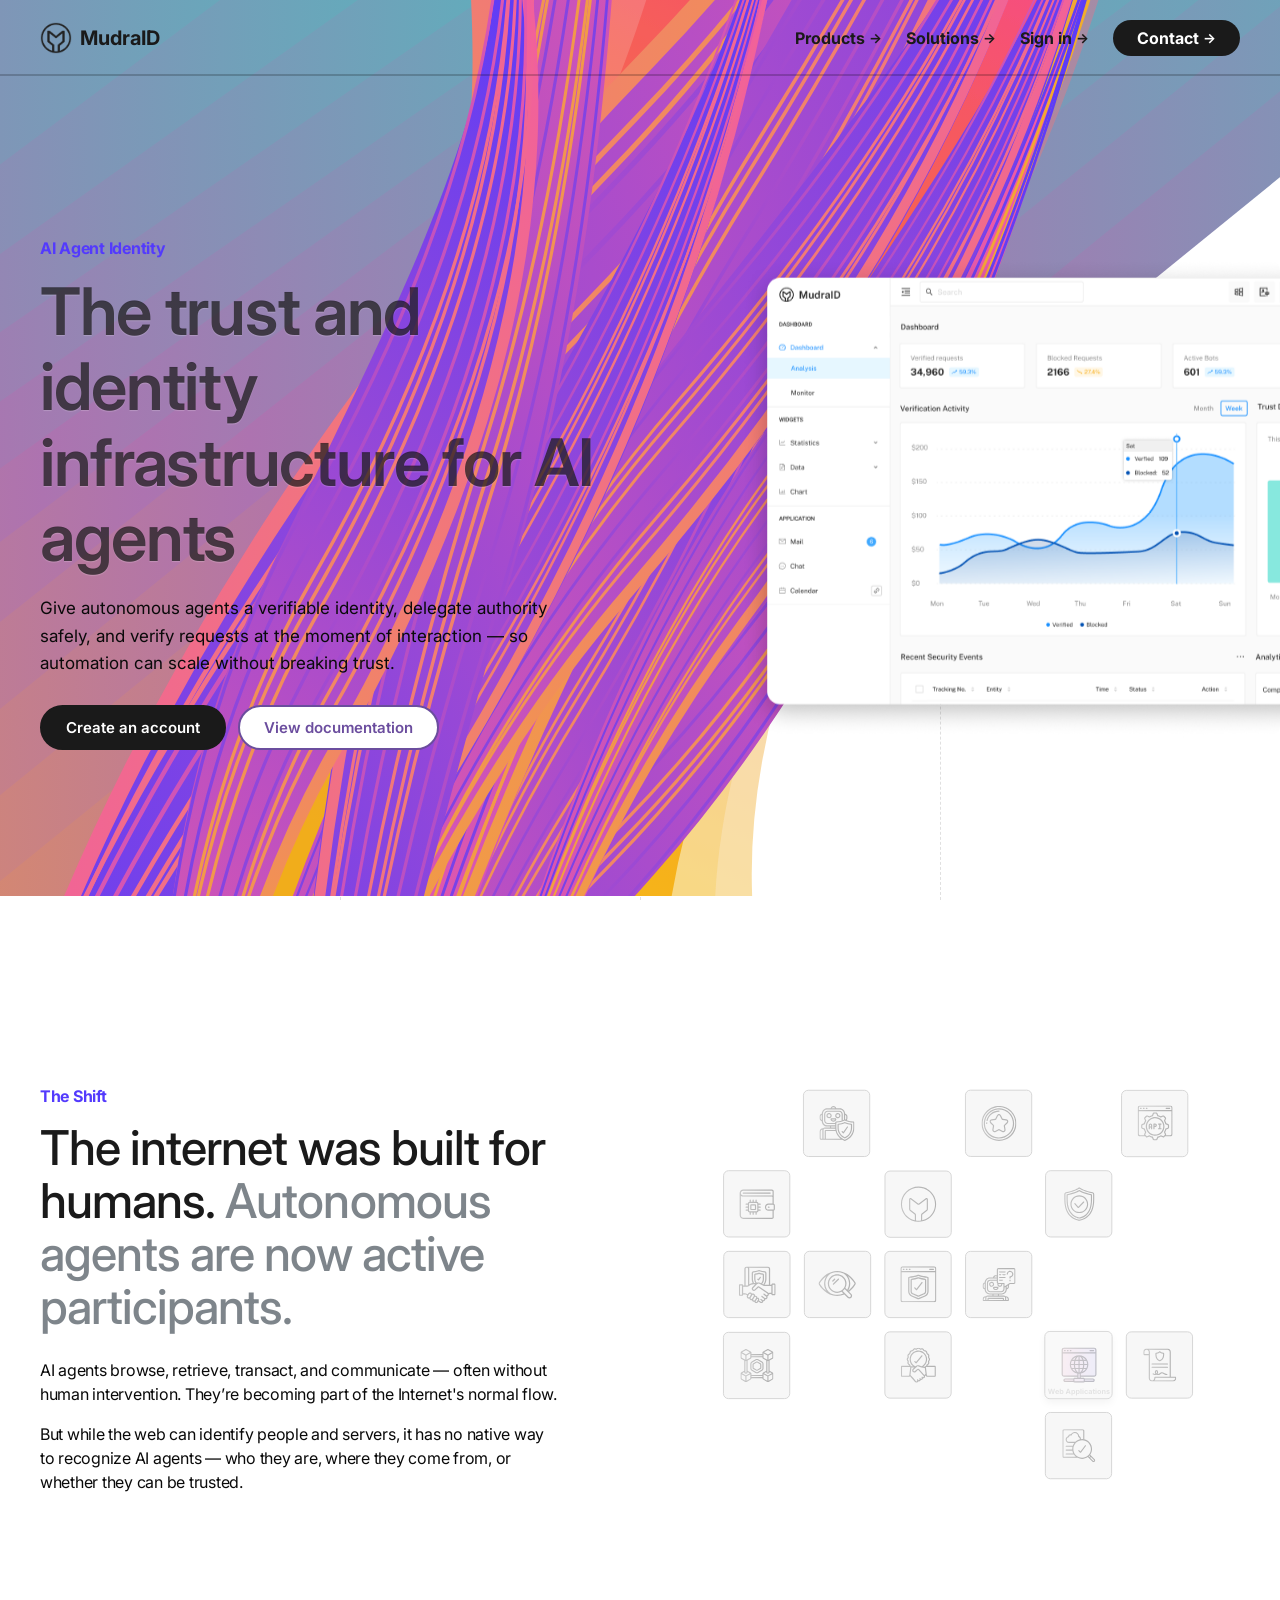
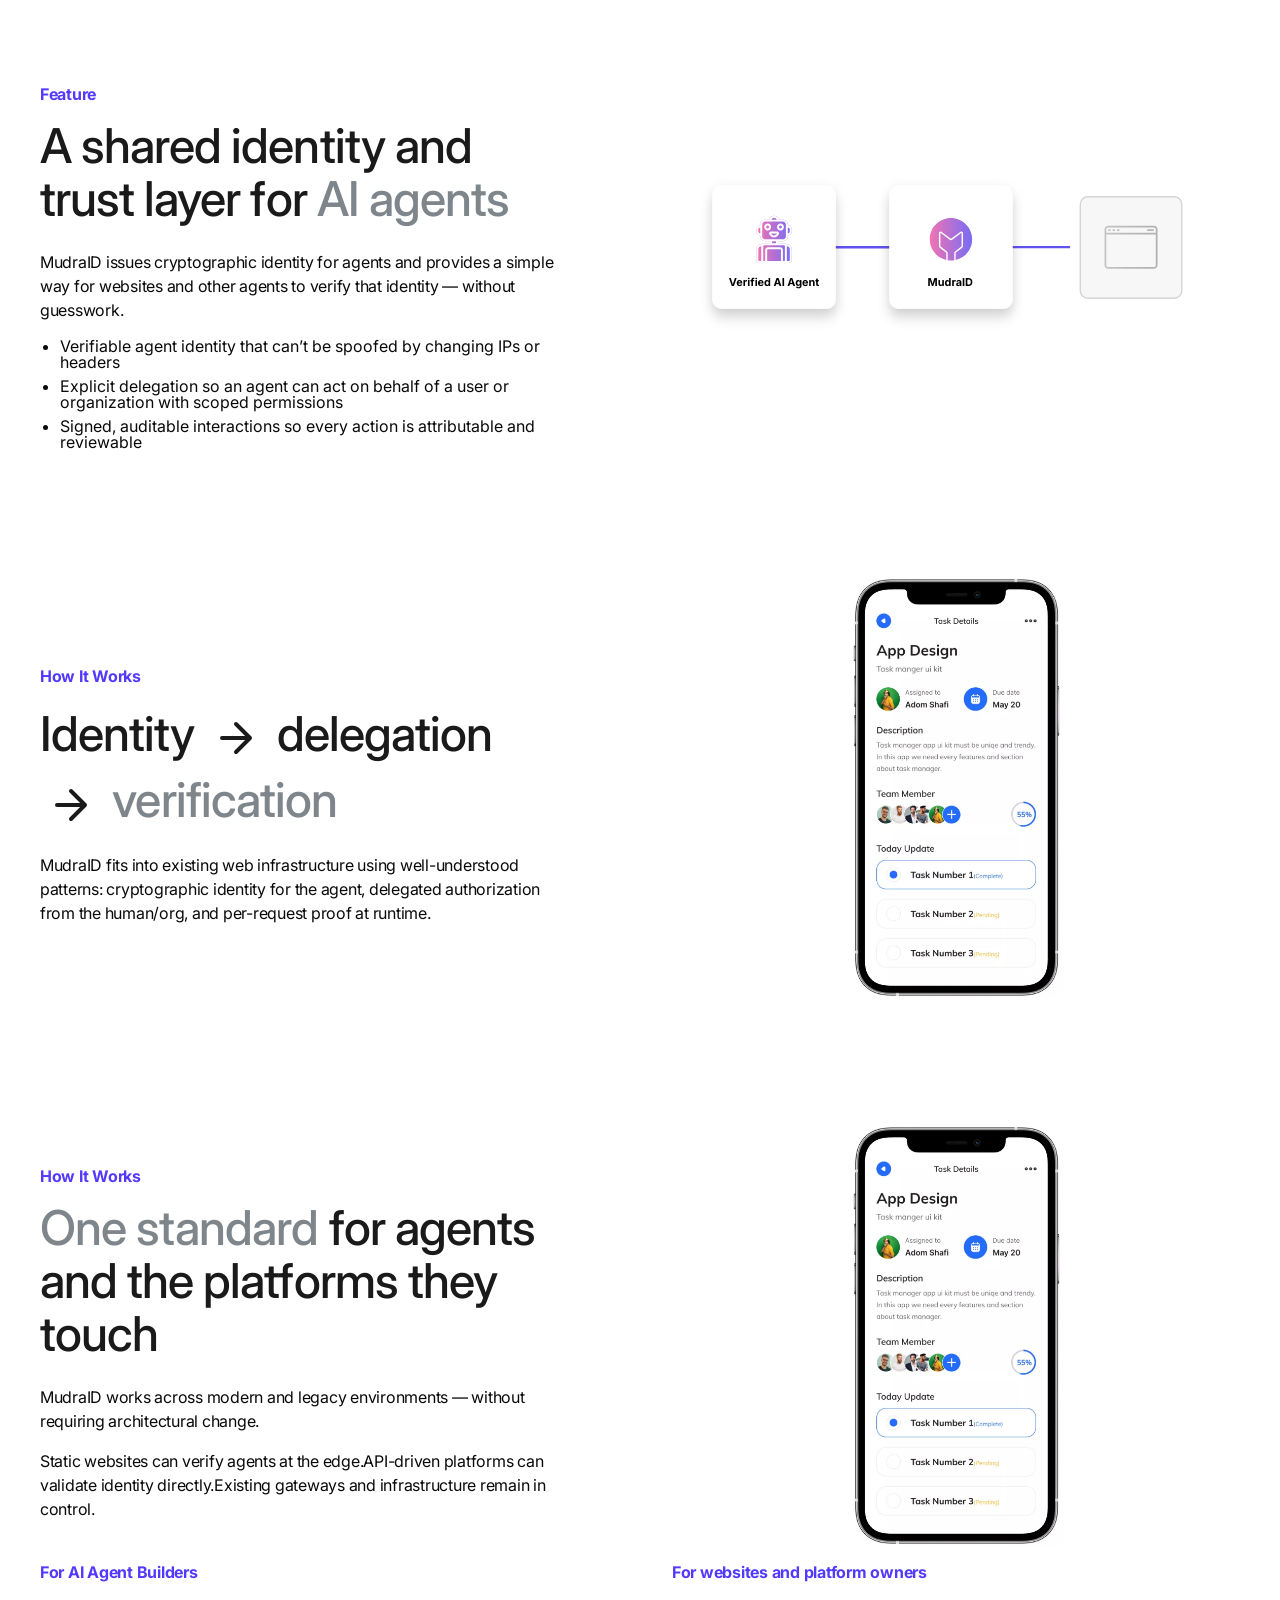
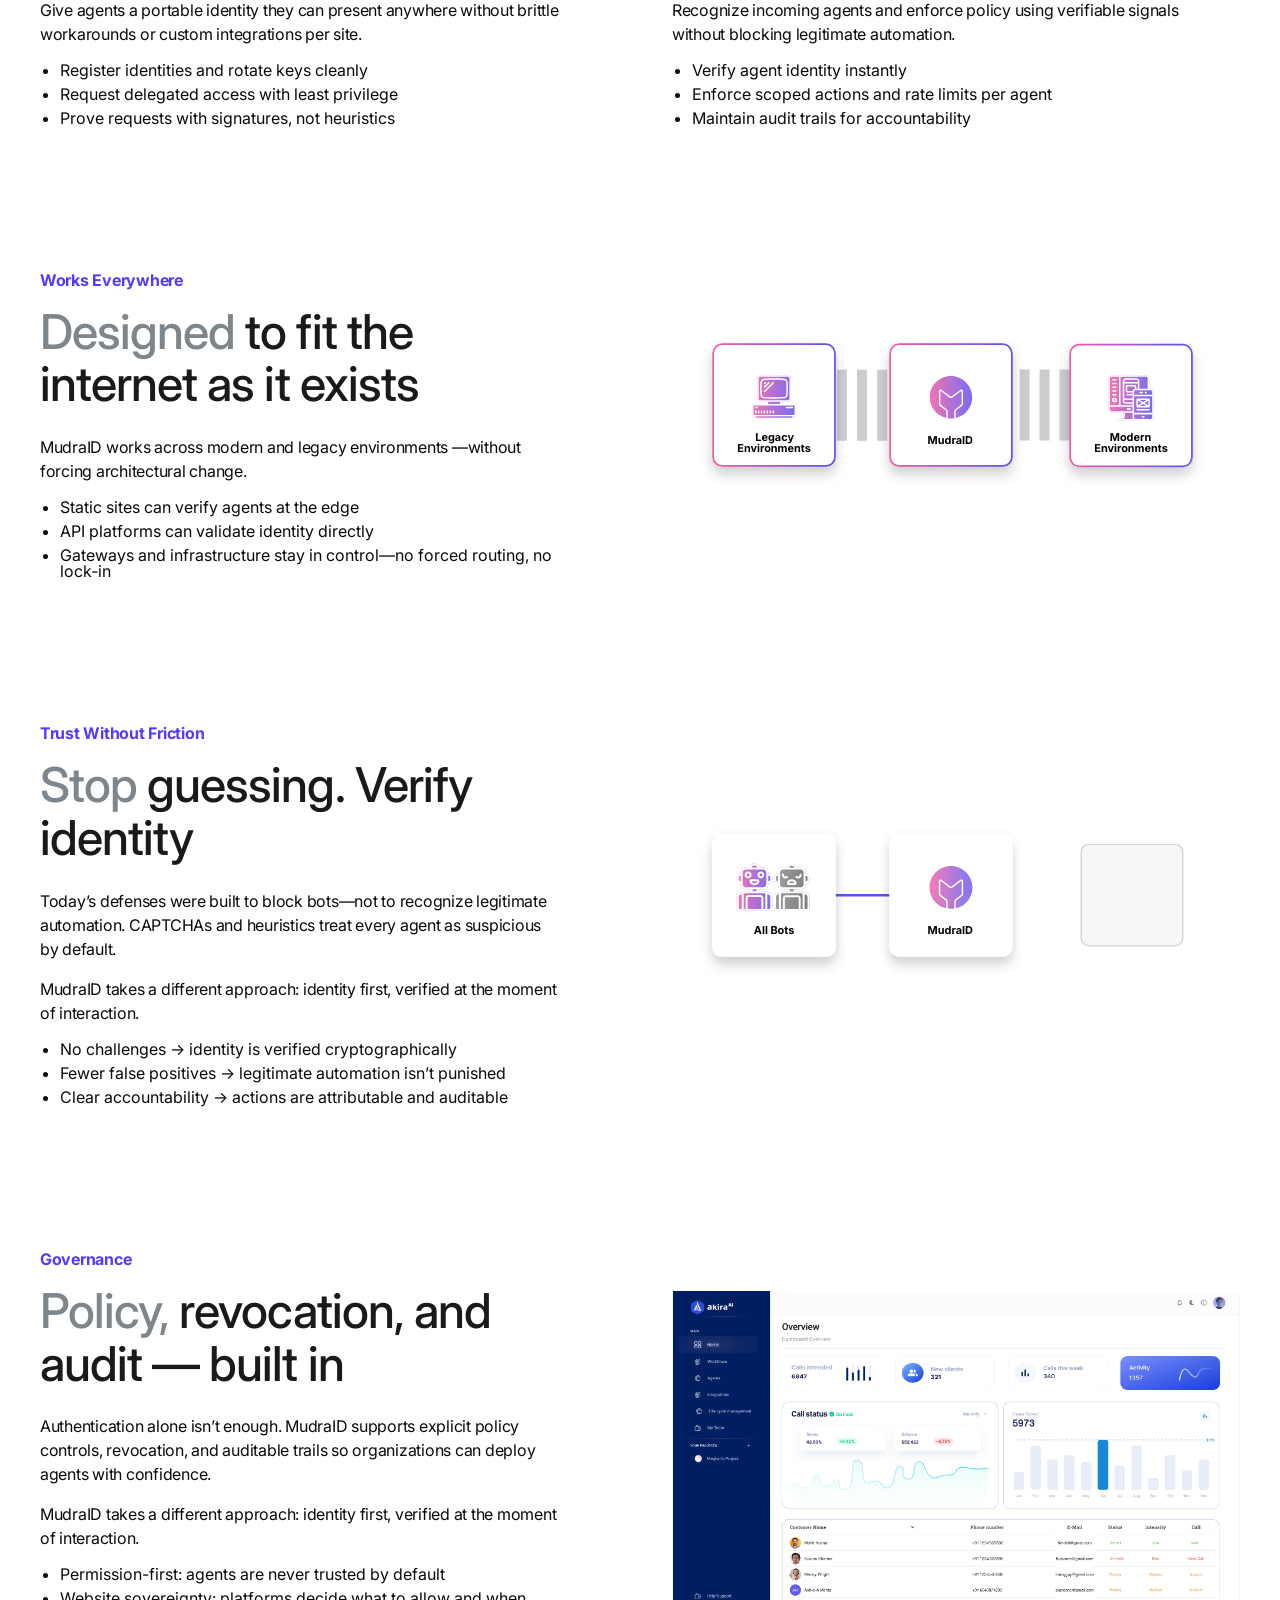
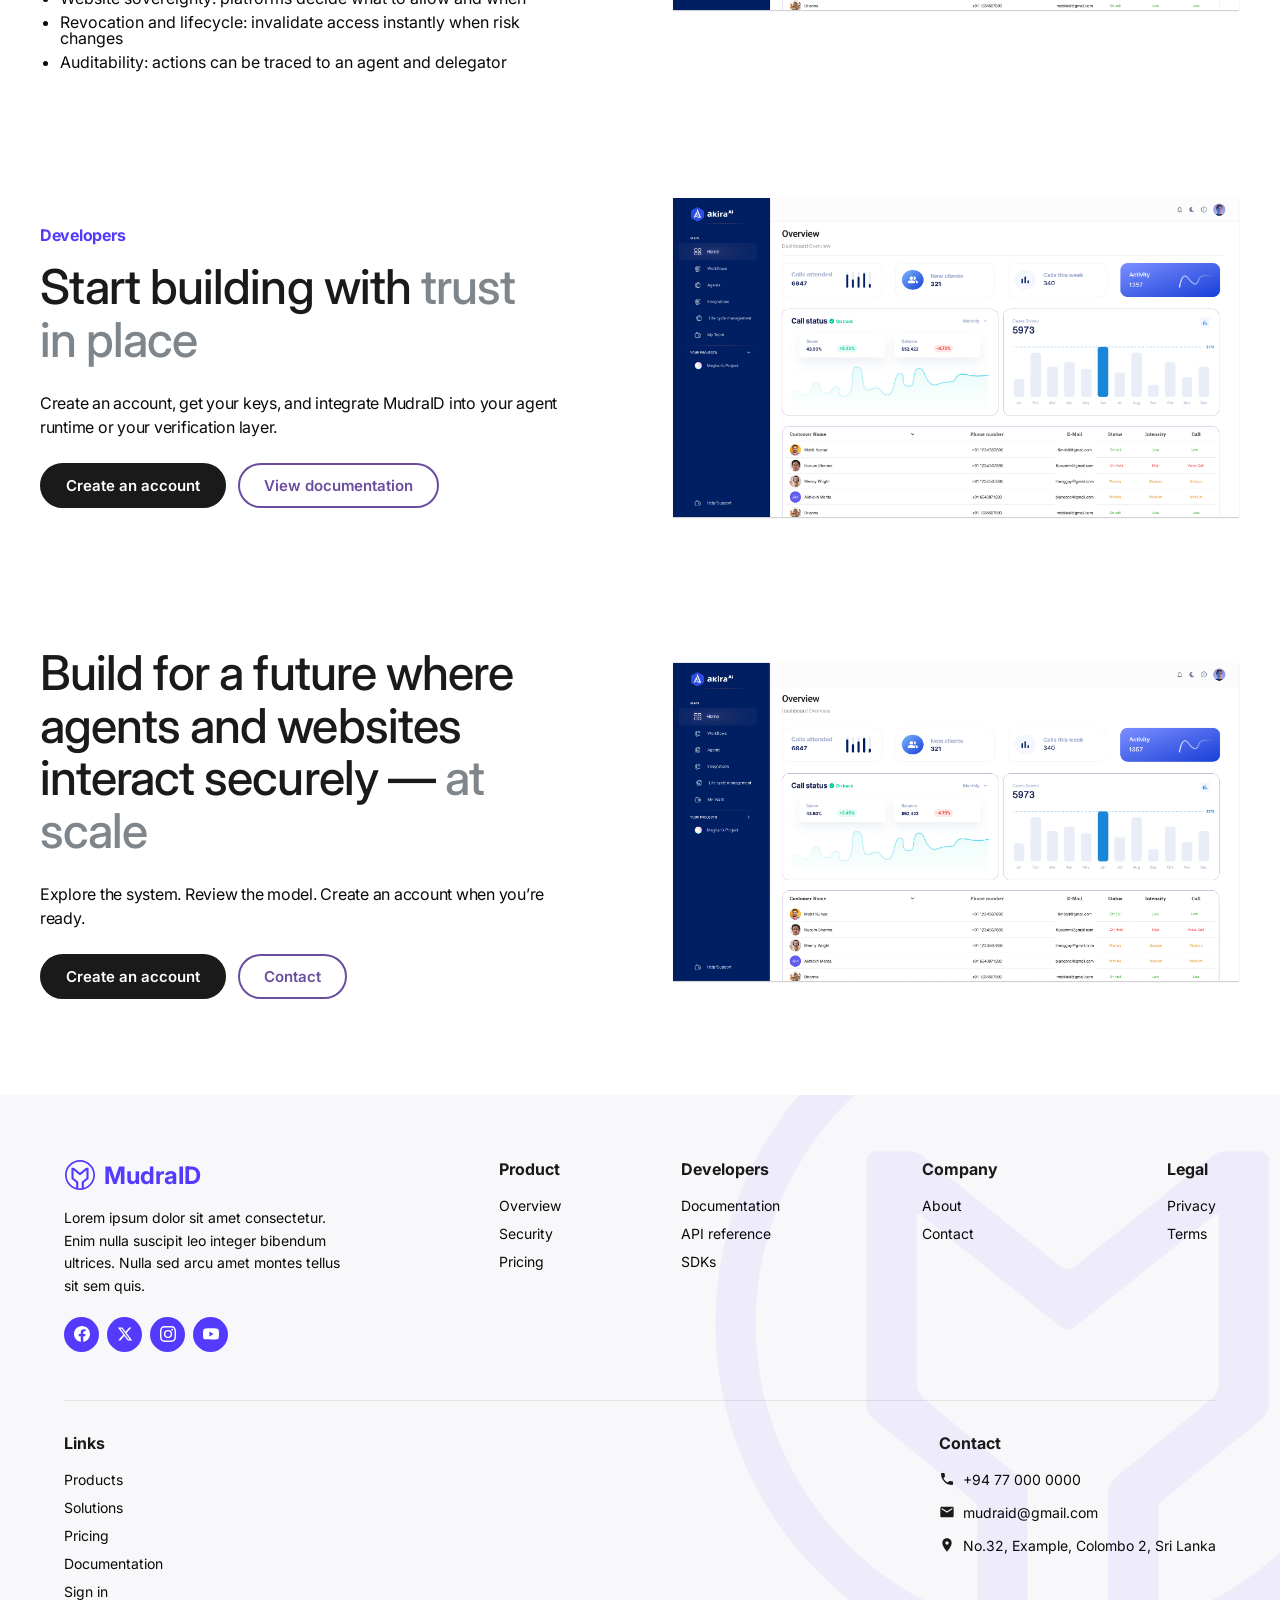
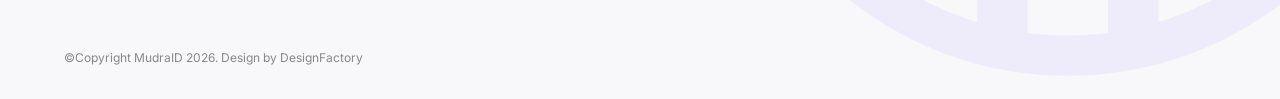
==== commit 4b35777b: "new update" ====
--- a/index2.html
+++ b/index2.html
@@ -204,7 +204,7 @@
      </p>
     </div>
     <div class="home-section-visual" aria-hidden="true">
-      <img src="assets/img/Mobile%20frame.png" alt="" class="home-section-img home-section-img--mobile-frame" loading="lazy" decoding="async">
+      <img src="mobileImage.png" alt="" class="home-section-img home-section-img--mobile-frame" loading="lazy" decoding="async">
     </div>
   </div>
 </section>
@@ -226,7 +226,7 @@
      </p>
     </div>
     <div class="home-section-visual" aria-hidden="true">
-      <img src="assets/img/Mobile%20frame.png" alt="" class="home-section-img home-section-img--mobile-frame" loading="lazy" decoding="async">
+      <img src="mobileImage.png" alt="" class="home-section-img home-section-img--mobile-frame" loading="lazy" decoding="async">
     </div>
   </div>
   <div class="home-section-sub-inner">
@@ -336,7 +336,7 @@
       </ul>
     </div>
     <div class="home-section-visual" aria-hidden="true">
-     <img src="assets/img/Placeholder.png" alt="" class="home-section-img" width="600" height="400" loading="lazy" decoding="async">
+     <img src="webImage.png" alt="" class="home-section-img" width="600" height="400" loading="lazy" decoding="async">
    </div>
   </div>
 </section>
@@ -357,7 +357,7 @@
        </div>
      </div>
      <div class="home-section-visual" aria-hidden="true">
-      <img src="assets/img/Placeholder.png" alt="" class="home-section-img" width="600" height="400" loading="lazy" decoding="async">
+      <img src="webImage.png" alt="" class="home-section-img" width="600" height="400" loading="lazy" decoding="async">
     </div>
    </div>
  </section>
@@ -377,7 +377,7 @@
       </div>
     </div>
     <div class="home-section-visual" aria-hidden="true">
-     <img src="assets/img/Placeholder.png" alt="" class="home-section-img" loading="lazy" decoding="async">
+     <img src="webImage.png" alt="" class="home-section-img" loading="lazy" decoding="async">
    </div>
   </div>
 </section>
--- a/assets/styles/css/home/home.css
+++ b/assets/styles/css/home/home.css
@@ -532,7 +532,7 @@
   backface-visibility: hidden;
 }
 .home-section-img--mobile-frame {
-  height: 520px;
+  height: 420px;
   width: auto;
   max-width: 100%;
   object-fit: contain;
